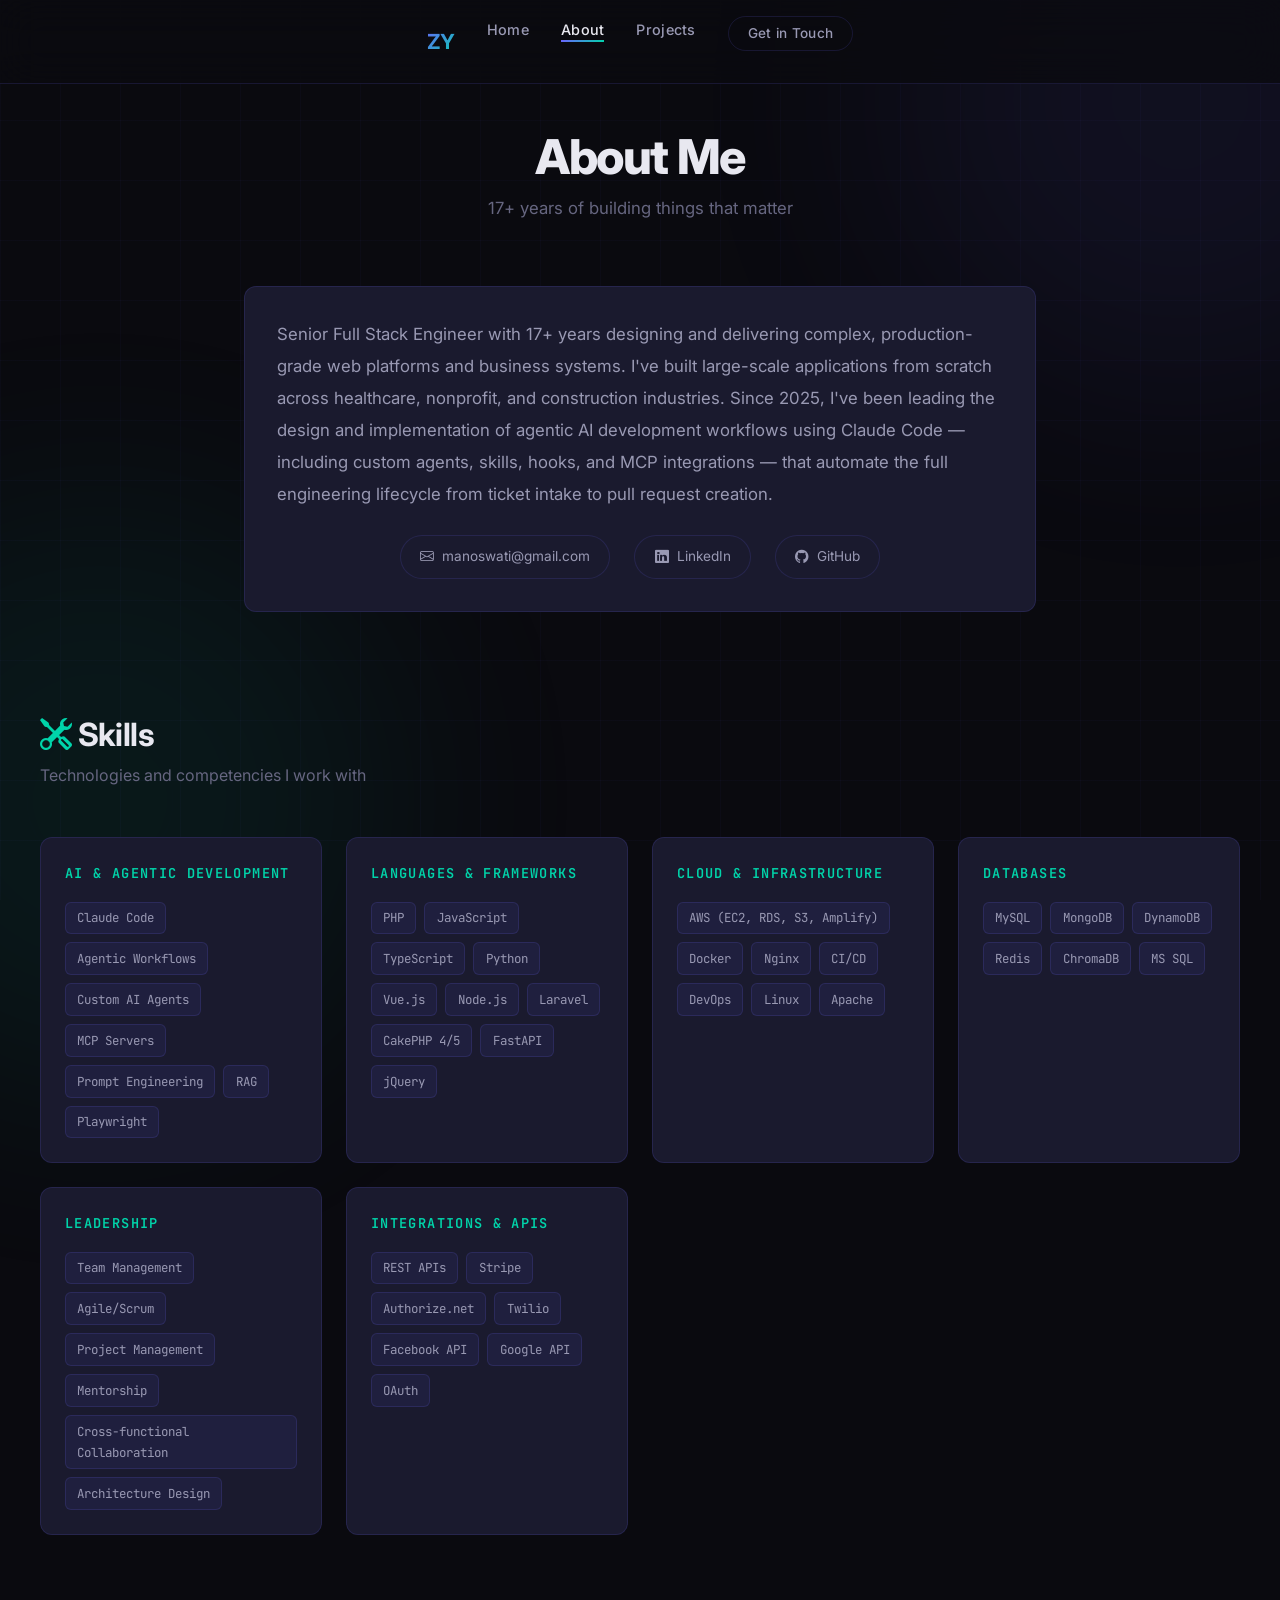
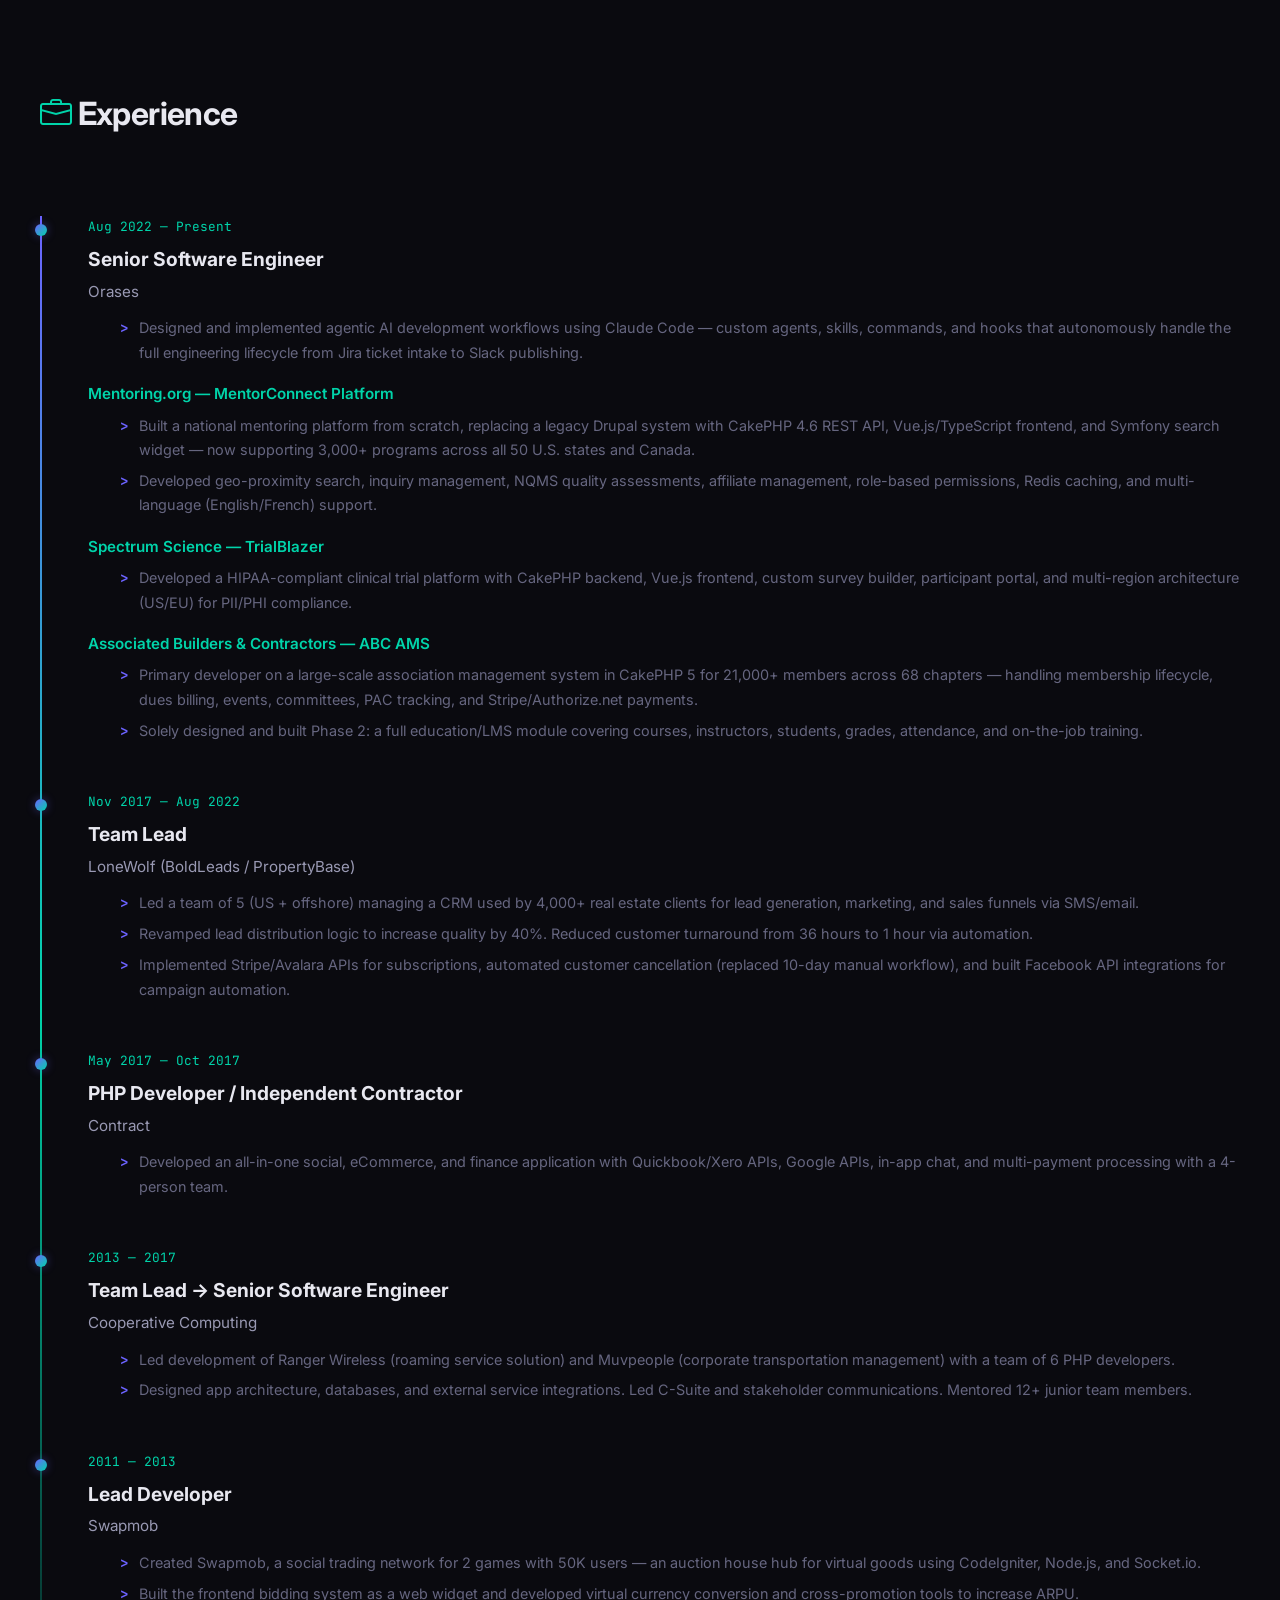
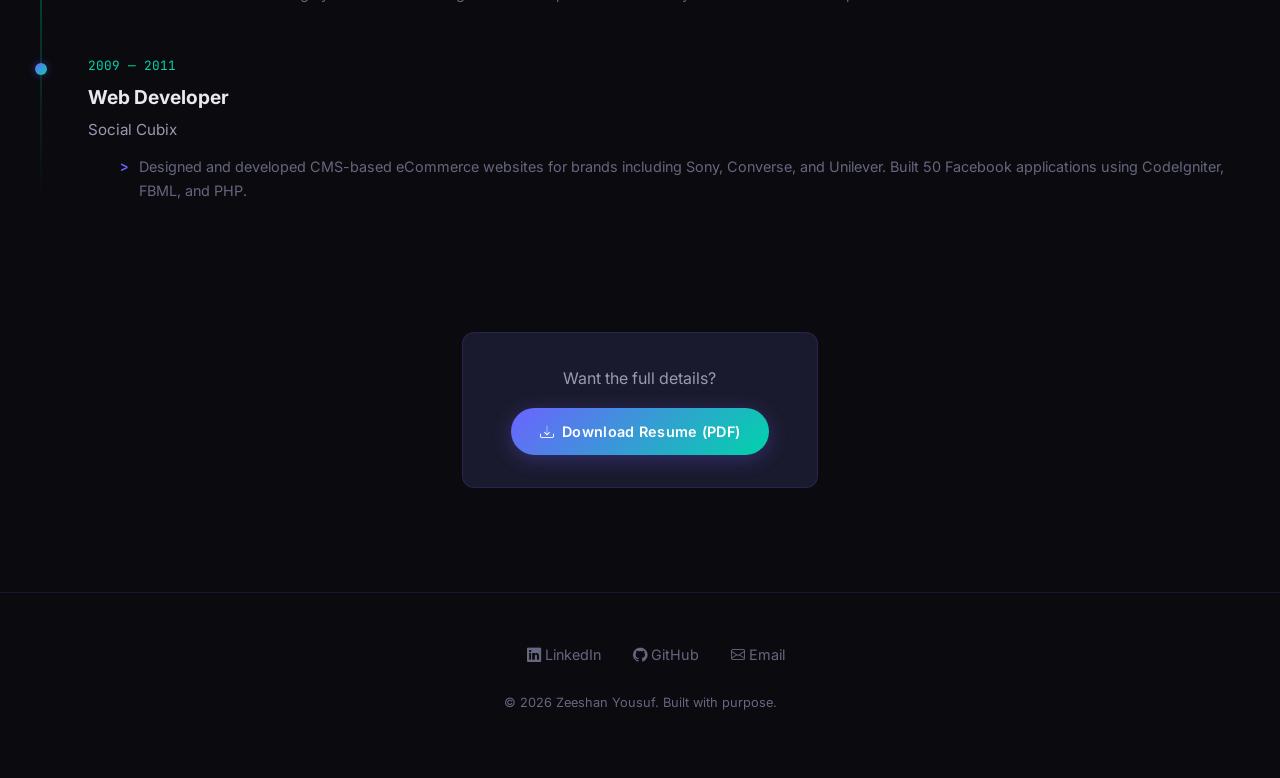
==== about.html @ 99ed528f "Initial portfolio site" ====
<!DOCTYPE html>
<html lang="en">
<head>
  <meta charset="UTF-8">
  <meta name="viewport" content="width=device-width, initial-scale=1.0">
  <title>About - Zeeshan Yousuf | Resume & Experience</title>
  <meta name="description" content="Zeeshan Yousuf's professional experience, skills, and career journey spanning 17+ years in full stack development and AI engineering.">

  <!-- Open Graph -->
  <meta property="og:title" content="About Zeeshan Yousuf - Resume & Experience">
  <meta property="og:description" content="17+ years of full stack engineering. From building 50-user social trading networks to 21,000+ member association management platforms.">
  <meta property="og:type" content="profile">
  <meta property="og:url" content="https://zeeshanyousuf.io/about.html">

  <!-- Fonts -->
  <link rel="preconnect" href="https://fonts.googleapis.com">
  <link rel="preconnect" href="https://fonts.gstatic.com" crossorigin>
  <link href="https://fonts.googleapis.com/css2?family=Inter:wght@300;400;500;600;700;800&family=JetBrains+Mono:wght@400;500;700&display=swap" rel="stylesheet">

  <!-- Bootstrap 5 -->
  <link href="https://cdn.jsdelivr.net/npm/bootstrap@5.3.3/dist/css/bootstrap.min.css" rel="stylesheet">
  <link href="https://cdn.jsdelivr.net/npm/bootstrap-icons@1.11.3/font/bootstrap-icons.min.css" rel="stylesheet">

  <link rel="stylesheet" href="styles.css">
  <link rel="canonical" href="https://zeeshanyousuf.io/about.html">
</head>
<body>

  <div class="bg-grid"></div>
  <div class="bg-glow bg-glow-1"></div>
  <div class="bg-glow bg-glow-2"></div>

  <!-- Navigation -->
  <nav class="nav">
    <div class="nav-inner">
      <a href="index.html" class="nav-logo">ZY</a>
      <button class="nav-toggle" id="navToggle" aria-label="Toggle navigation">
        <span></span><span></span><span></span>
      </button>
      <ul class="nav-links" id="navLinks">
        <li><a href="index.html">Home</a></li>
        <li><a href="about.html" class="active">About</a></li>
        <li><a href="projects.html">Projects</a></li>
        <li><a href="mailto:manoswati@gmail.com" class="btn btn-outline" style="padding: 0.4rem 1.2rem; font-size: 0.85rem;">Get in Touch</a></li>
      </ul>
    </div>
  </nav>

  <!-- Page Header -->
  <header class="page-header">
    <h1 class="page-header-title">About <span class="gradient-text">Me</span></h1>
    <p class="page-header-sub">17+ years of building things that matter</p>
  </header>

  <!-- Summary Section -->
  <section class="section" style="padding-top: 0;">
    <div class="section-inner">
      <div class="row justify-content-center">
        <div class="col-lg-8">
          <div class="exp-card fade-in">
            <p style="font-size: 1.05rem; line-height: 1.9; color: var(--text-secondary);">
              Senior Full Stack Engineer with 17+ years designing and delivering complex, production-grade
              web platforms and business systems. I've built large-scale applications from scratch across
              healthcare, nonprofit, and construction industries. Since 2025, I've been leading the design
              and implementation of agentic AI development workflows using Claude Code — including custom
              agents, skills, hooks, and MCP integrations — that automate the full engineering lifecycle
              from ticket intake to pull request creation.
            </p>
            <div class="contact-links" style="margin-top: 1.5rem;">
              <a href="mailto:manoswati@gmail.com" class="contact-link">
                <i class="bi bi-envelope"></i> manoswati@gmail.com
              </a>
              <a href="https://linkedin.com/in/zeeshanyousuf" target="_blank" class="contact-link">
                <i class="bi bi-linkedin"></i> LinkedIn
              </a>
              <a href="https://github.com/ZeeshanYousuf" target="_blank" class="contact-link">
                <i class="bi bi-github"></i> GitHub
              </a>
            </div>
          </div>
        </div>
      </div>
    </div>
  </section>

  <!-- Skills Section -->
  <section class="section" style="padding-top: 0;">
    <div class="section-inner">
      <h2 class="section-title fade-in"><i class="bi bi-tools" style="color: var(--accent-2);"></i> Skills</h2>
      <p class="section-subtitle fade-in">Technologies and competencies I work with</p>

      <div class="skills-grid">
        <div class="skill-category fade-in">
          <div class="skill-category-title">AI & Agentic Development</div>
          <div class="skill-tags">
            <span class="skill-tag-sm">Claude Code</span>
            <span class="skill-tag-sm">Agentic Workflows</span>
            <span class="skill-tag-sm">Custom AI Agents</span>
            <span class="skill-tag-sm">MCP Servers</span>
            <span class="skill-tag-sm">Prompt Engineering</span>
            <span class="skill-tag-sm">RAG</span>
            <span class="skill-tag-sm">Playwright</span>
          </div>
        </div>

        <div class="skill-category fade-in">
          <div class="skill-category-title">Languages & Frameworks</div>
          <div class="skill-tags">
            <span class="skill-tag-sm">PHP</span>
            <span class="skill-tag-sm">JavaScript</span>
            <span class="skill-tag-sm">TypeScript</span>
            <span class="skill-tag-sm">Python</span>
            <span class="skill-tag-sm">Vue.js</span>
            <span class="skill-tag-sm">Node.js</span>
            <span class="skill-tag-sm">Laravel</span>
            <span class="skill-tag-sm">CakePHP 4/5</span>
            <span class="skill-tag-sm">FastAPI</span>
            <span class="skill-tag-sm">jQuery</span>
          </div>
        </div>

        <div class="skill-category fade-in">
          <div class="skill-category-title">Cloud & Infrastructure</div>
          <div class="skill-tags">
            <span class="skill-tag-sm">AWS (EC2, RDS, S3, Amplify)</span>
            <span class="skill-tag-sm">Docker</span>
            <span class="skill-tag-sm">Nginx</span>
            <span class="skill-tag-sm">CI/CD</span>
            <span class="skill-tag-sm">DevOps</span>
            <span class="skill-tag-sm">Linux</span>
            <span class="skill-tag-sm">Apache</span>
          </div>
        </div>

        <div class="skill-category fade-in">
          <div class="skill-category-title">Databases</div>
          <div class="skill-tags">
            <span class="skill-tag-sm">MySQL</span>
            <span class="skill-tag-sm">MongoDB</span>
            <span class="skill-tag-sm">DynamoDB</span>
            <span class="skill-tag-sm">Redis</span>
            <span class="skill-tag-sm">ChromaDB</span>
            <span class="skill-tag-sm">MS SQL</span>
          </div>
        </div>

        <div class="skill-category fade-in">
          <div class="skill-category-title">Leadership</div>
          <div class="skill-tags">
            <span class="skill-tag-sm">Team Management</span>
            <span class="skill-tag-sm">Agile/Scrum</span>
            <span class="skill-tag-sm">Project Management</span>
            <span class="skill-tag-sm">Mentorship</span>
            <span class="skill-tag-sm">Cross-functional Collaboration</span>
            <span class="skill-tag-sm">Architecture Design</span>
          </div>
        </div>

        <div class="skill-category fade-in">
          <div class="skill-category-title">Integrations & APIs</div>
          <div class="skill-tags">
            <span class="skill-tag-sm">REST APIs</span>
            <span class="skill-tag-sm">Stripe</span>
            <span class="skill-tag-sm">Authorize.net</span>
            <span class="skill-tag-sm">Twilio</span>
            <span class="skill-tag-sm">Facebook API</span>
            <span class="skill-tag-sm">Google API</span>
            <span class="skill-tag-sm">OAuth</span>
          </div>
        </div>
      </div>
    </div>
  </section>

  <!-- Experience Timeline -->
  <section class="section">
    <div class="section-inner">
      <h2 class="section-title fade-in"><i class="bi bi-briefcase" style="color: var(--accent-2);"></i> Experience</h2>
      <p class="section-subtitle fade-in">A career in full stack, from Facebook apps to agentic AI</p>

      <div class="timeline">

        <!-- Orases -->
        <div class="timeline-item">
          <div class="timeline-date">Aug 2022 — Present</div>
          <div class="timeline-role">Senior Software Engineer</div>
          <div class="timeline-company">Orases</div>
          <div class="timeline-desc">
            <ul>
              <li>Designed and implemented agentic AI development workflows using Claude Code — custom agents, skills, commands, and hooks that autonomously handle the full engineering lifecycle from Jira ticket intake to Slack publishing.</li>
            </ul>
          </div>

          <div class="timeline-project">Mentoring.org — MentorConnect Platform</div>
          <div class="timeline-desc">
            <ul>
              <li>Built a national mentoring platform from scratch, replacing a legacy Drupal system with CakePHP 4.6 REST API, Vue.js/TypeScript frontend, and Symfony search widget — now supporting 3,000+ programs across all 50 U.S. states and Canada.</li>
              <li>Developed geo-proximity search, inquiry management, NQMS quality assessments, affiliate management, role-based permissions, Redis caching, and multi-language (English/French) support.</li>
            </ul>
          </div>

          <div class="timeline-project">Spectrum Science — TrialBlazer</div>
          <div class="timeline-desc">
            <ul>
              <li>Developed a HIPAA-compliant clinical trial platform with CakePHP backend, Vue.js frontend, custom survey builder, participant portal, and multi-region architecture (US/EU) for PII/PHI compliance.</li>
            </ul>
          </div>

          <div class="timeline-project">Associated Builders & Contractors — ABC AMS</div>
          <div class="timeline-desc">
            <ul>
              <li>Primary developer on a large-scale association management system in CakePHP 5 for 21,000+ members across 68 chapters — handling membership lifecycle, dues billing, events, committees, PAC tracking, and Stripe/Authorize.net payments.</li>
              <li>Solely designed and built Phase 2: a full education/LMS module covering courses, instructors, students, grades, attendance, and on-the-job training.</li>
            </ul>
          </div>
        </div>

        <!-- LoneWolf -->
        <div class="timeline-item">
          <div class="timeline-date">Nov 2017 — Aug 2022</div>
          <div class="timeline-role">Team Lead</div>
          <div class="timeline-company">LoneWolf (BoldLeads / PropertyBase)</div>
          <div class="timeline-desc">
            <ul>
              <li>Led a team of 5 (US + offshore) managing a CRM used by 4,000+ real estate clients for lead generation, marketing, and sales funnels via SMS/email.</li>
              <li>Revamped lead distribution logic to increase quality by 40%. Reduced customer turnaround from 36 hours to 1 hour via automation.</li>
              <li>Implemented Stripe/Avalara APIs for subscriptions, automated customer cancellation (replaced 10-day manual workflow), and built Facebook API integrations for campaign automation.</li>
            </ul>
          </div>
        </div>

        <!-- Independent -->
        <div class="timeline-item">
          <div class="timeline-date">May 2017 — Oct 2017</div>
          <div class="timeline-role">PHP Developer / Independent Contractor</div>
          <div class="timeline-company">Contract</div>
          <div class="timeline-desc">
            <ul>
              <li>Developed an all-in-one social, eCommerce, and finance application with Quickbook/Xero APIs, Google APIs, in-app chat, and multi-payment processing with a 4-person team.</li>
            </ul>
          </div>
        </div>

        <!-- Cooperative Computing -->
        <div class="timeline-item">
          <div class="timeline-date">2013 — 2017</div>
          <div class="timeline-role">Team Lead → Senior Software Engineer</div>
          <div class="timeline-company">Cooperative Computing</div>
          <div class="timeline-desc">
            <ul>
              <li>Led development of Ranger Wireless (roaming service solution) and Muvpeople (corporate transportation management) with a team of 6 PHP developers.</li>
              <li>Designed app architecture, databases, and external service integrations. Led C-Suite and stakeholder communications. Mentored 12+ junior team members.</li>
            </ul>
          </div>
        </div>

        <!-- Swapmob -->
        <div class="timeline-item">
          <div class="timeline-date">2011 — 2013</div>
          <div class="timeline-role">Lead Developer</div>
          <div class="timeline-company">Swapmob</div>
          <div class="timeline-desc">
            <ul>
              <li>Created Swapmob, a social trading network for 2 games with 50K users — an auction house hub for virtual goods using CodeIgniter, Node.js, and Socket.io.</li>
              <li>Built the frontend bidding system as a web widget and developed virtual currency conversion and cross-promotion tools to increase ARPU.</li>
            </ul>
          </div>
        </div>

        <!-- Social Cubix -->
        <div class="timeline-item">
          <div class="timeline-date">2009 — 2011</div>
          <div class="timeline-role">Web Developer</div>
          <div class="timeline-company">Social Cubix</div>
          <div class="timeline-desc">
            <ul>
              <li>Designed and developed CMS-based eCommerce websites for brands including Sony, Converse, and Unilever. Built 50 Facebook applications using CodeIgniter, FBML, and PHP.</li>
            </ul>
          </div>
        </div>

      </div>
    </div>
  </section>

  <!-- Download Resume CTA -->
  <section class="section" style="padding-top:0;">
    <div class="section-inner text-center">
      <div class="exp-card fade-in" style="display: inline-block; padding: 2rem 3rem;">
        <p style="color: var(--text-secondary); margin-bottom: 1rem;">Want the full details?</p>
        <a href="assets/Zeeshan-Yousuf-Resume.pdf" class="btn btn-primary" download>
          <i class="bi bi-download"></i> Download Resume (PDF)
        </a>
      </div>
    </div>
  </section>

  <!-- Footer -->
  <footer class="footer">
    <div class="footer-inner">
      <ul class="footer-links">
        <li><a href="https://linkedin.com/in/zeeshanyousuf" target="_blank"><i class="bi bi-linkedin"></i> LinkedIn</a></li>
        <li><a href="https://github.com/ZeeshanYousuf" target="_blank"><i class="bi bi-github"></i> GitHub</a></li>
        <li><a href="mailto:manoswati@gmail.com"><i class="bi bi-envelope"></i> Email</a></li>
      </ul>
      <p class="footer-copy">&copy; 2026 Zeeshan Yousuf. Built with purpose.</p>
    </div>
  </footer>

  <script src="https://code.jquery.com/jquery-3.7.1.min.js"></script>
  <script src="https://cdn.jsdelivr.net/npm/bootstrap@5.3.3/dist/js/bootstrap.bundle.min.js"></script>
  <script src="main.js"></script>
</body>
</html>
---- styles.css ----
/* ============================================
   Zeeshan Yousuf - Portfolio
   Dark modern theme with gradient accents
   ============================================ */

/* --- Reset & Base --- */
*, *::before, *::after { margin: 0; padding: 0; box-sizing: border-box; }

:root {
  --bg-primary: #0a0a0f;
  --bg-secondary: #12121a;
  --bg-card: #1a1a2e;
  --bg-card-hover: #1f1f35;
  --text-primary: #e8e8f0;
  --text-secondary: #9999b3;
  --text-muted: #666680;
  --accent-1: #6c63ff;
  --accent-2: #00d4aa;
  --accent-gradient: linear-gradient(135deg, #6c63ff 0%, #00d4aa 100%);
  --accent-gradient-text: linear-gradient(135deg, #6c63ff 0%, #00d4aa 50%, #6c63ff 100%);
  --border-subtle: rgba(108, 99, 255, 0.15);
  --shadow-glow: 0 0 30px rgba(108, 99, 255, 0.1);
  --radius: 12px;
  --radius-lg: 20px;
  --transition: 0.3s cubic-bezier(0.4, 0, 0.2, 1);
  --font-main: 'Inter', -apple-system, BlinkMacSystemFont, 'Segoe UI', sans-serif;
  --font-mono: 'JetBrains Mono', 'Fira Code', monospace;
  --max-width: 1200px;
}

html { scroll-behavior: smooth; }

body {
  font-family: var(--font-main);
  background: var(--bg-primary);
  color: var(--text-primary);
  line-height: 1.7;
  overflow-x: hidden;
}

a { color: var(--accent-2); text-decoration: none; transition: var(--transition); }
a:hover { color: var(--accent-1); }

img { max-width: 100%; display: block; }

/* --- Background Effects --- */
.bg-grid {
  position: fixed;
  top: 0; left: 0;
  width: 100%; height: 100%;
  background-image:
    linear-gradient(rgba(108, 99, 255, 0.03) 1px, transparent 1px),
    linear-gradient(90deg, rgba(108, 99, 255, 0.03) 1px, transparent 1px);
  background-size: 60px 60px;
  z-index: 0;
  pointer-events: none;
}

.bg-glow {
  position: fixed;
  width: 600px; height: 600px;
  border-radius: 50%;
  filter: blur(120px);
  opacity: 0.07;
  z-index: 0;
  pointer-events: none;
}

.bg-glow-1 { top: -200px; right: -200px; background: var(--accent-1); }
.bg-glow-2 { bottom: -200px; left: -200px; background: var(--accent-2); }

/* --- Navigation --- */
.nav {
  position: fixed;
  top: 0; left: 0; right: 0;
  z-index: 1000;
  padding: 1rem 2rem;
  backdrop-filter: blur(20px);
  background: rgba(10, 10, 15, 0.8);
  border-bottom: 1px solid var(--border-subtle);
  transition: var(--transition);
}

.nav-inner {
  max-width: var(--max-width);
  margin: 0 auto;
  display: flex;
  align-items: center;
  justify-content: space-between;
}

.nav-logo {
  font-size: 1.3rem;
  font-weight: 700;
  background: var(--accent-gradient);
  -webkit-background-clip: text;
  -webkit-text-fill-color: transparent;
  background-clip: text;
  letter-spacing: -0.02em;
}

.nav-links { display: flex; gap: 2rem; list-style: none; }

.nav-links a {
  color: var(--text-secondary);
  font-size: 0.9rem;
  font-weight: 500;
  letter-spacing: 0.02em;
  position: relative;
  padding: 0.25rem 0;
}

.nav-links a::after {
  content: '';
  position: absolute;
  bottom: 0; left: 0;
  width: 0; height: 2px;
  background: var(--accent-gradient);
  transition: width var(--transition);
}

.nav-links a:hover { color: var(--text-primary); }
.nav-links a:hover::after,
.nav-links a.active::after { width: 100%; }
.nav-links a.active { color: var(--text-primary); }

/* Mobile nav toggle */
.nav-toggle { display: none; background: none; border: none; cursor: pointer; padding: 0.5rem; }
.nav-toggle span {
  display: block; width: 24px; height: 2px;
  background: var(--text-primary);
  margin: 6px 0;
  transition: var(--transition);
}

/* --- Hero Section --- */
.hero {
  min-height: 90vh;
  display: flex;
  align-items: center;
  justify-content: center;
  position: relative;
  z-index: 1;
  padding: 6rem 2rem 2rem;
}

.hero-content {
  max-width: var(--max-width);
  width: 100%;
  display: grid;
  grid-template-columns: 1fr 1fr;
  gap: 4rem;
  align-items: center;
}

.hero-text { animation: fadeInUp 0.8s ease-out; }

.hero-greeting {
  font-family: var(--font-mono);
  font-size: 0.95rem;
  color: var(--accent-2);
  margin-bottom: 1rem;
  letter-spacing: 0.05em;
}

.hero-name {
  font-size: clamp(2.5rem, 5vw, 4rem);
  font-weight: 800;
  line-height: 1.1;
  margin-bottom: 0.5rem;
  letter-spacing: -0.03em;
}

.hero-name .gradient-text {
  background: var(--accent-gradient);
  -webkit-background-clip: text;
  -webkit-text-fill-color: transparent;
  background-clip: text;
}

.hero-title {
  font-size: clamp(1.1rem, 2vw, 1.4rem);
  color: var(--text-secondary);
  font-weight: 400;
  margin-bottom: 1.5rem;
}

.hero-summary {
  color: var(--text-muted);
  font-size: 1rem;
  max-width: 520px;
  margin-bottom: 2rem;
  line-height: 1.8;
}

.hero-cta { display: flex; gap: 1rem; flex-wrap: wrap; }

.btn {
  display: inline-flex;
  align-items: center;
  gap: 0.5rem;
  padding: 0.8rem 1.8rem;
  border-radius: 50px;
  font-size: 0.9rem;
  font-weight: 600;
  letter-spacing: 0.02em;
  transition: var(--transition);
  cursor: pointer;
  border: none;
}

.btn-primary {
  background: var(--accent-gradient);
  color: #fff;
  box-shadow: 0 4px 20px rgba(108, 99, 255, 0.3);
}

.btn-primary:hover {
  transform: translateY(-2px);
  box-shadow: 0 8px 30px rgba(108, 99, 255, 0.4);
  color: #fff;
}

.btn-outline {
  background: transparent;
  color: var(--text-primary);
  border: 1px solid var(--border-subtle);
}

.btn-outline:hover {
  border-color: var(--accent-1);
  background: rgba(108, 99, 255, 0.05);
  color: var(--text-primary);
  transform: translateY(-2px);
}

/* Hero photo */
.hero-photo {
  display: flex;
  justify-content: center;
  align-items: center;
  animation: fadeInUp 0.8s ease-out 0.2s both;
}

.photo-frame {
  position: relative;
  width: 340px;
  height: 340px;
}

.photo-frame::before {
  content: '';
  position: absolute;
  inset: -3px;
  border-radius: 50%;
  background: var(--accent-gradient);
  opacity: 0.6;
  animation: rotate 8s linear infinite;
}

@keyframes rotate {
  to { transform: rotate(360deg); }
}

.photo-frame img {
  width: 100%;
  height: 100%;
  object-fit: cover;
  object-position: center 15%;
  border-radius: 50%;
  position: relative;
  z-index: 1;
  border: 4px solid var(--bg-primary);
}

.photo-placeholder {
  width: 100%;
  height: 100%;
  border-radius: 50%;
  background: var(--bg-card);
  display: flex;
  align-items: center;
  justify-content: center;
  position: relative;
  z-index: 1;
  border: 4px solid var(--bg-primary);
  font-size: 5rem;
  color: var(--text-muted);
}

/* Floating tech badges around photo */
.tech-float {
  position: absolute;
  padding: 0.4rem 0.8rem;
  background: var(--bg-card);
  border: 1px solid var(--border-subtle);
  border-radius: 50px;
  font-size: 0.75rem;
  font-family: var(--font-mono);
  color: var(--text-secondary);
  z-index: 2;
  animation: float 3s ease-in-out infinite;
  white-space: nowrap;
}

.tech-float:nth-child(2) { top: -5%; left: 50%; transform: translateX(-50%); animation-delay: 0s; }
.tech-float:nth-child(3) { top: 10%; right: -18%; animation-delay: 0.5s; }
.tech-float:nth-child(4) { top: 40%; right: -22%; animation-delay: 1s; }
.tech-float:nth-child(5) { bottom: 10%; right: -15%; animation-delay: 1.5s; }
.tech-float:nth-child(6) { bottom: -5%; left: 50%; transform: translateX(-50%); animation-delay: 2s; }
.tech-float:nth-child(7) { bottom: 15%; left: -15%; animation-delay: 2.5s; }
.tech-float:nth-child(8) { top: 15%; left: -15%; animation-delay: 3s; }

@keyframes float {
  0%, 100% { transform: translateY(0); }
  50% { transform: translateY(-10px); }
}

/* --- Section Shared --- */
.section {
  position: relative;
  z-index: 1;
  padding: 5rem 2rem;
}

.section-inner {
  max-width: var(--max-width);
  margin: 0 auto;
}

.section-title {
  font-size: 2rem;
  font-weight: 700;
  margin-bottom: 0.5rem;
  letter-spacing: -0.02em;
}

.section-subtitle {
  color: var(--text-muted);
  font-size: 1rem;
  margin-bottom: 3rem;
}

/* --- Stats Bar (landing) --- */
.stats {
  display: grid;
  grid-template-columns: repeat(4, 1fr);
  gap: 2rem;
  padding: 3rem 0;
}

.stat {
  text-align: center;
  padding: 1.5rem;
  background: var(--bg-card);
  border: 1px solid var(--border-subtle);
  border-radius: var(--radius);
  transition: var(--transition);
}

.stat:hover {
  border-color: var(--accent-1);
  transform: translateY(-4px);
  box-shadow: var(--shadow-glow);
}

.stat-number {
  font-size: 2.2rem;
  font-weight: 800;
  background: var(--accent-gradient);
  -webkit-background-clip: text;
  -webkit-text-fill-color: transparent;
  background-clip: text;
}

.stat-label {
  font-size: 0.85rem;
  color: var(--text-muted);
  margin-top: 0.25rem;
}

/* --- Skills Marquee (landing) --- */
.skills-marquee {
  overflow: hidden;
  padding: 2rem 0;
  border-top: 1px solid var(--border-subtle);
  border-bottom: 1px solid var(--border-subtle);
  margin: 3rem 0;
}

.marquee-track {
  display: flex;
  gap: 2rem;
  animation: scroll 30s linear infinite;
  width: max-content;
}

.marquee-track:hover { animation-play-state: paused; }

.skill-tag {
  padding: 0.5rem 1.2rem;
  background: var(--bg-card);
  border: 1px solid var(--border-subtle);
  border-radius: 50px;
  font-size: 0.85rem;
  font-family: var(--font-mono);
  color: var(--text-secondary);
  white-space: nowrap;
}

@keyframes scroll {
  to { transform: translateX(-50%); }
}

/* --- Timeline (about page) --- */
.timeline { position: relative; padding-left: 3rem; }

.timeline::before {
  content: '';
  position: absolute;
  left: 0;
  top: 0;
  bottom: 0;
  width: 2px;
  background: linear-gradient(to bottom, var(--accent-1), var(--accent-2), transparent);
}

.timeline-item {
  position: relative;
  margin-bottom: 3rem;
  opacity: 0;
  transform: translateY(20px);
  transition: opacity 0.6s ease, transform 0.6s ease;
}

.timeline-item.visible {
  opacity: 1;
  transform: translateY(0);
}

.timeline-item::before {
  content: '';
  position: absolute;
  left: -3rem;
  top: 0.5rem;
  width: 12px;
  height: 12px;
  border-radius: 50%;
  background: var(--accent-gradient);
  transform: translateX(-5px);
  box-shadow: 0 0 10px rgba(108, 99, 255, 0.4);
}

.timeline-date {
  font-family: var(--font-mono);
  font-size: 0.8rem;
  color: var(--accent-2);
  margin-bottom: 0.3rem;
}

.timeline-role {
  font-size: 1.2rem;
  font-weight: 700;
  margin-bottom: 0.2rem;
}

.timeline-company {
  font-size: 0.95rem;
  color: var(--text-secondary);
  margin-bottom: 0.75rem;
}

.timeline-project {
  font-weight: 600;
  color: var(--accent-2);
  font-size: 0.95rem;
  margin-bottom: 0.4rem;
  margin-top: 1rem;
}

.timeline-desc {
  color: var(--text-muted);
  font-size: 0.9rem;
  line-height: 1.7;
}

.timeline-desc li {
  margin-bottom: 0.4rem;
  list-style: none;
  position: relative;
  padding-left: 1.2rem;
}

.timeline-desc li::before {
  content: '>';
  position: absolute;
  left: 0;
  color: var(--accent-1);
  font-family: var(--font-mono);
  font-weight: 700;
}

/* --- Skills Grid (about page) --- */
.skills-grid {
  display: grid;
  grid-template-columns: repeat(auto-fit, minmax(280px, 1fr));
  gap: 1.5rem;
  margin-top: 2rem;
}

.skill-category {
  background: var(--bg-card);
  border: 1px solid var(--border-subtle);
  border-radius: var(--radius);
  padding: 1.5rem;
  transition: var(--transition);
}

.skill-category:hover {
  border-color: var(--accent-1);
  box-shadow: var(--shadow-glow);
}

.skill-category-title {
  font-size: 0.85rem;
  font-weight: 600;
  color: var(--accent-2);
  text-transform: uppercase;
  letter-spacing: 0.1em;
  margin-bottom: 1rem;
  font-family: var(--font-mono);
}

.skill-tags {
  display: flex;
  flex-wrap: wrap;
  gap: 0.5rem;
}

.skill-tag-sm {
  padding: 0.3rem 0.7rem;
  background: rgba(108, 99, 255, 0.08);
  border: 1px solid rgba(108, 99, 255, 0.15);
  border-radius: 6px;
  font-size: 0.78rem;
  color: var(--text-secondary);
  font-family: var(--font-mono);
}

/* --- Project Cards --- */
.project-hero {
  background: var(--bg-card);
  border: 1px solid var(--border-subtle);
  border-radius: var(--radius-lg);
  padding: 2.5rem;
  margin-bottom: 3rem;
  transition: var(--transition);
  position: relative;
  overflow: hidden;
}

.project-hero::before {
  content: '';
  position: absolute;
  top: 0; left: 0; right: 0;
  height: 3px;
  background: var(--accent-gradient);
}

.project-hero:hover {
  border-color: var(--accent-1);
  box-shadow: var(--shadow-glow);
  transform: translateY(-4px);
}

.project-hero-badge {
  display: inline-block;
  padding: 0.3rem 0.8rem;
  background: rgba(108, 99, 255, 0.15);
  color: var(--accent-1);
  border-radius: 50px;
  font-size: 0.75rem;
  font-weight: 600;
  font-family: var(--font-mono);
  margin-bottom: 1rem;
  letter-spacing: 0.05em;
}

.project-hero-title {
  font-size: 1.8rem;
  font-weight: 700;
  margin-bottom: 0.5rem;
}

.project-hero-subtitle {
  color: var(--text-secondary);
  margin-bottom: 1.5rem;
  font-size: 1.05rem;
}

.project-hero-details {
  color: var(--text-muted);
  font-size: 0.9rem;
  line-height: 1.8;
}

.project-hero-details li {
  list-style: none;
  padding-left: 1.5rem;
  position: relative;
  margin-bottom: 0.5rem;
}

.project-hero-details li::before {
  content: '>';
  position: absolute;
  left: 0;
  color: var(--accent-2);
  font-family: var(--font-mono);
  font-weight: 700;
}

.project-hero-tech {
  display: flex;
  flex-wrap: wrap;
  gap: 0.5rem;
  margin-top: 1.5rem;
}

.project-hero-links {
  display: flex;
  gap: 1rem;
  margin-top: 1.5rem;
}

.projects-grid {
  display: grid;
  grid-template-columns: repeat(auto-fill, minmax(320px, 1fr));
  gap: 1.5rem;
}

.project-card {
  background: var(--bg-card);
  border: 1px solid var(--border-subtle);
  border-radius: var(--radius);
  overflow: hidden;
  transition: var(--transition);
  cursor: pointer;
}

.project-card:hover {
  border-color: var(--accent-1);
  transform: translateY(-6px);
  box-shadow: var(--shadow-glow);
}

.project-card-preview {
  height: 180px;
  background: var(--bg-secondary);
  display: flex;
  align-items: center;
  justify-content: center;
  position: relative;
  overflow: hidden;
}

.project-card-preview img {
  width: 100%;
  height: 100%;
  object-fit: cover;
}

.project-card-icon {
  font-size: 3rem;
  opacity: 0.5;
}

.project-card-body { padding: 1.5rem; }

.project-card-title {
  font-size: 1.15rem;
  font-weight: 700;
  margin-bottom: 0.5rem;
}

.project-card-desc {
  color: var(--text-muted);
  font-size: 0.85rem;
  line-height: 1.6;
  margin-bottom: 1rem;
}

.project-card-tech {
  display: flex;
  flex-wrap: wrap;
  gap: 0.4rem;
}

.tech-badge {
  padding: 0.25rem 0.6rem;
  background: rgba(0, 212, 170, 0.08);
  border: 1px solid rgba(0, 212, 170, 0.15);
  border-radius: 4px;
  font-size: 0.72rem;
  font-family: var(--font-mono);
  color: var(--accent-2);
}

/* --- Footer --- */
.footer {
  position: relative;
  z-index: 1;
  padding: 3rem 2rem;
  border-top: 1px solid var(--border-subtle);
  text-align: center;
}

.footer-inner {
  max-width: var(--max-width);
  margin: 0 auto;
}

.footer-links {
  display: flex;
  justify-content: center;
  gap: 2rem;
  margin-bottom: 1.5rem;
  list-style: none;
}

.footer-links a {
  color: var(--text-muted);
  font-size: 0.9rem;
  transition: var(--transition);
}

.footer-links a:hover { color: var(--accent-2); }

.footer-copy {
  color: var(--text-muted);
  font-size: 0.8rem;
}

/* --- Animations --- */
@keyframes fadeInUp {
  from { opacity: 0; transform: translateY(30px); }
  to { opacity: 1; transform: translateY(0); }
}

.fade-in {
  opacity: 0;
  transform: translateY(20px);
  transition: opacity 0.6s ease, transform 0.6s ease;
}

.fade-in.visible {
  opacity: 1;
  transform: translateY(0);
}

/* --- Responsive --- */
@media (max-width: 768px) {
  .hero-content {
    grid-template-columns: 1fr;
    text-align: center;
    gap: 2rem;
  }
  .hero-photo { order: -1; }
  .photo-frame { width: 240px; height: 240px; }
  .hero-summary { margin: 0 auto 2rem; }
  .hero-cta { justify-content: center; }
  .tech-float { display: none; }

  .nav-links { display: none; }
  .nav-links.open {
    display: flex;
    flex-direction: column;
    position: absolute;
    top: 100%; left: 0; right: 0;
    background: rgba(10, 10, 15, 0.95);
    padding: 1rem 2rem;
    gap: 1rem;
    backdrop-filter: blur(20px);
    border-bottom: 1px solid var(--border-subtle);
  }
  .nav-toggle { display: block; }

  .stats { grid-template-columns: repeat(2, 1fr); gap: 1rem; }

  .timeline { padding-left: 2rem; }

  .projects-grid { grid-template-columns: 1fr; }
}

@media (max-width: 480px) {
  .stats { grid-template-columns: 1fr; }
  .hero-cta { flex-direction: column; align-items: center; }
  .btn { width: 100%; justify-content: center; }
}

/* --- Page header (non-home) --- */
.page-header {
  padding: 8rem 2rem 3rem;
  text-align: center;
  position: relative;
  z-index: 1;
}

.page-header-title {
  font-size: clamp(2rem, 4vw, 3rem);
  font-weight: 800;
  margin-bottom: 0.5rem;
  letter-spacing: -0.03em;
}

.page-header-sub {
  color: var(--text-muted);
  font-size: 1.05rem;
}

/* --- Contact Section --- */
.contact-links {
  display: flex;
  gap: 1.5rem;
  flex-wrap: wrap;
  justify-content: center;
  margin-top: 1.5rem;
}

.contact-link {
  display: inline-flex;
  align-items: center;
  gap: 0.5rem;
  padding: 0.6rem 1.2rem;
  background: var(--bg-card);
  border: 1px solid var(--border-subtle);
  border-radius: 50px;
  font-size: 0.85rem;
  color: var(--text-secondary);
  transition: var(--transition);
}

.contact-link:hover {
  border-color: var(--accent-1);
  color: var(--text-primary);
  transform: translateY(-2px);
}

/* --- Professional Experience Cards (about page alt) --- */
.exp-card {
  background: var(--bg-card);
  border: 1px solid var(--border-subtle);
  border-radius: var(--radius);
  padding: 2rem;
  margin-bottom: 1.5rem;
  transition: var(--transition);
}

.exp-card:hover {
  border-color: var(--accent-1);
  box-shadow: var(--shadow-glow);
}
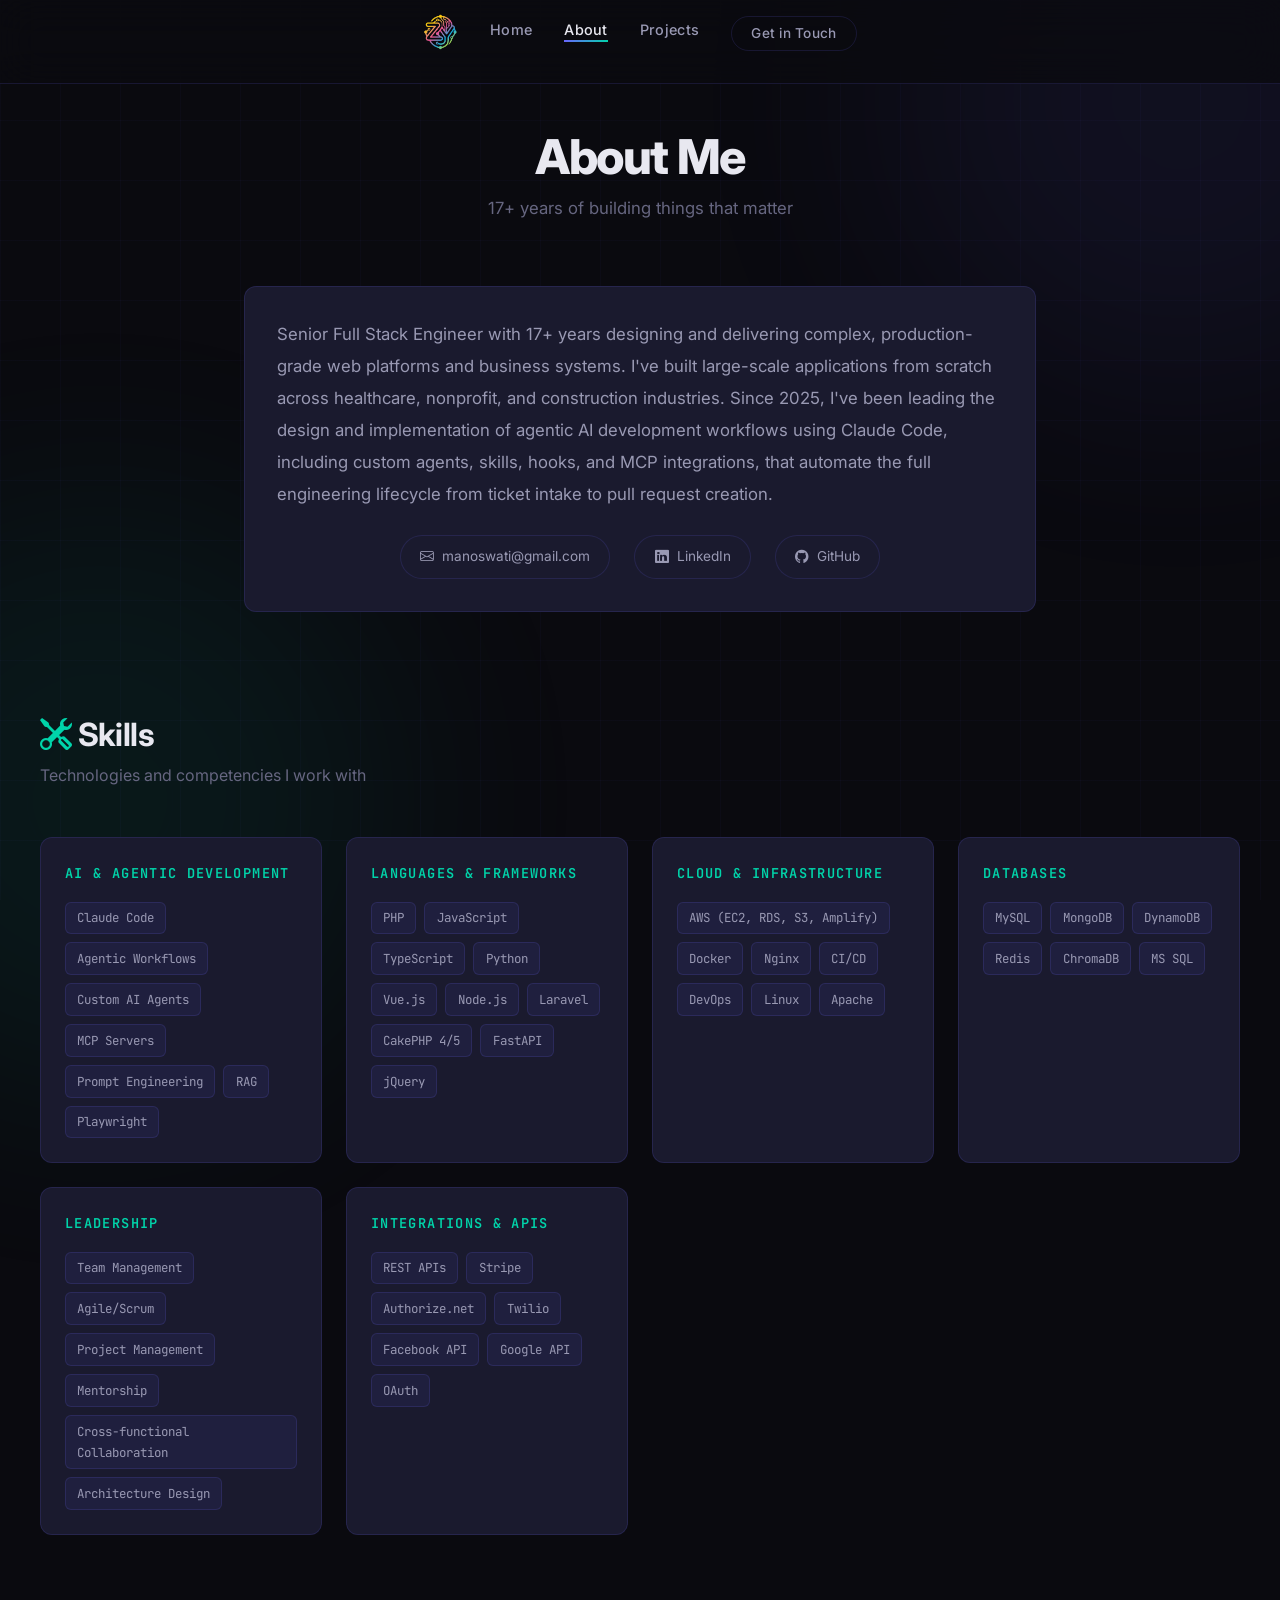
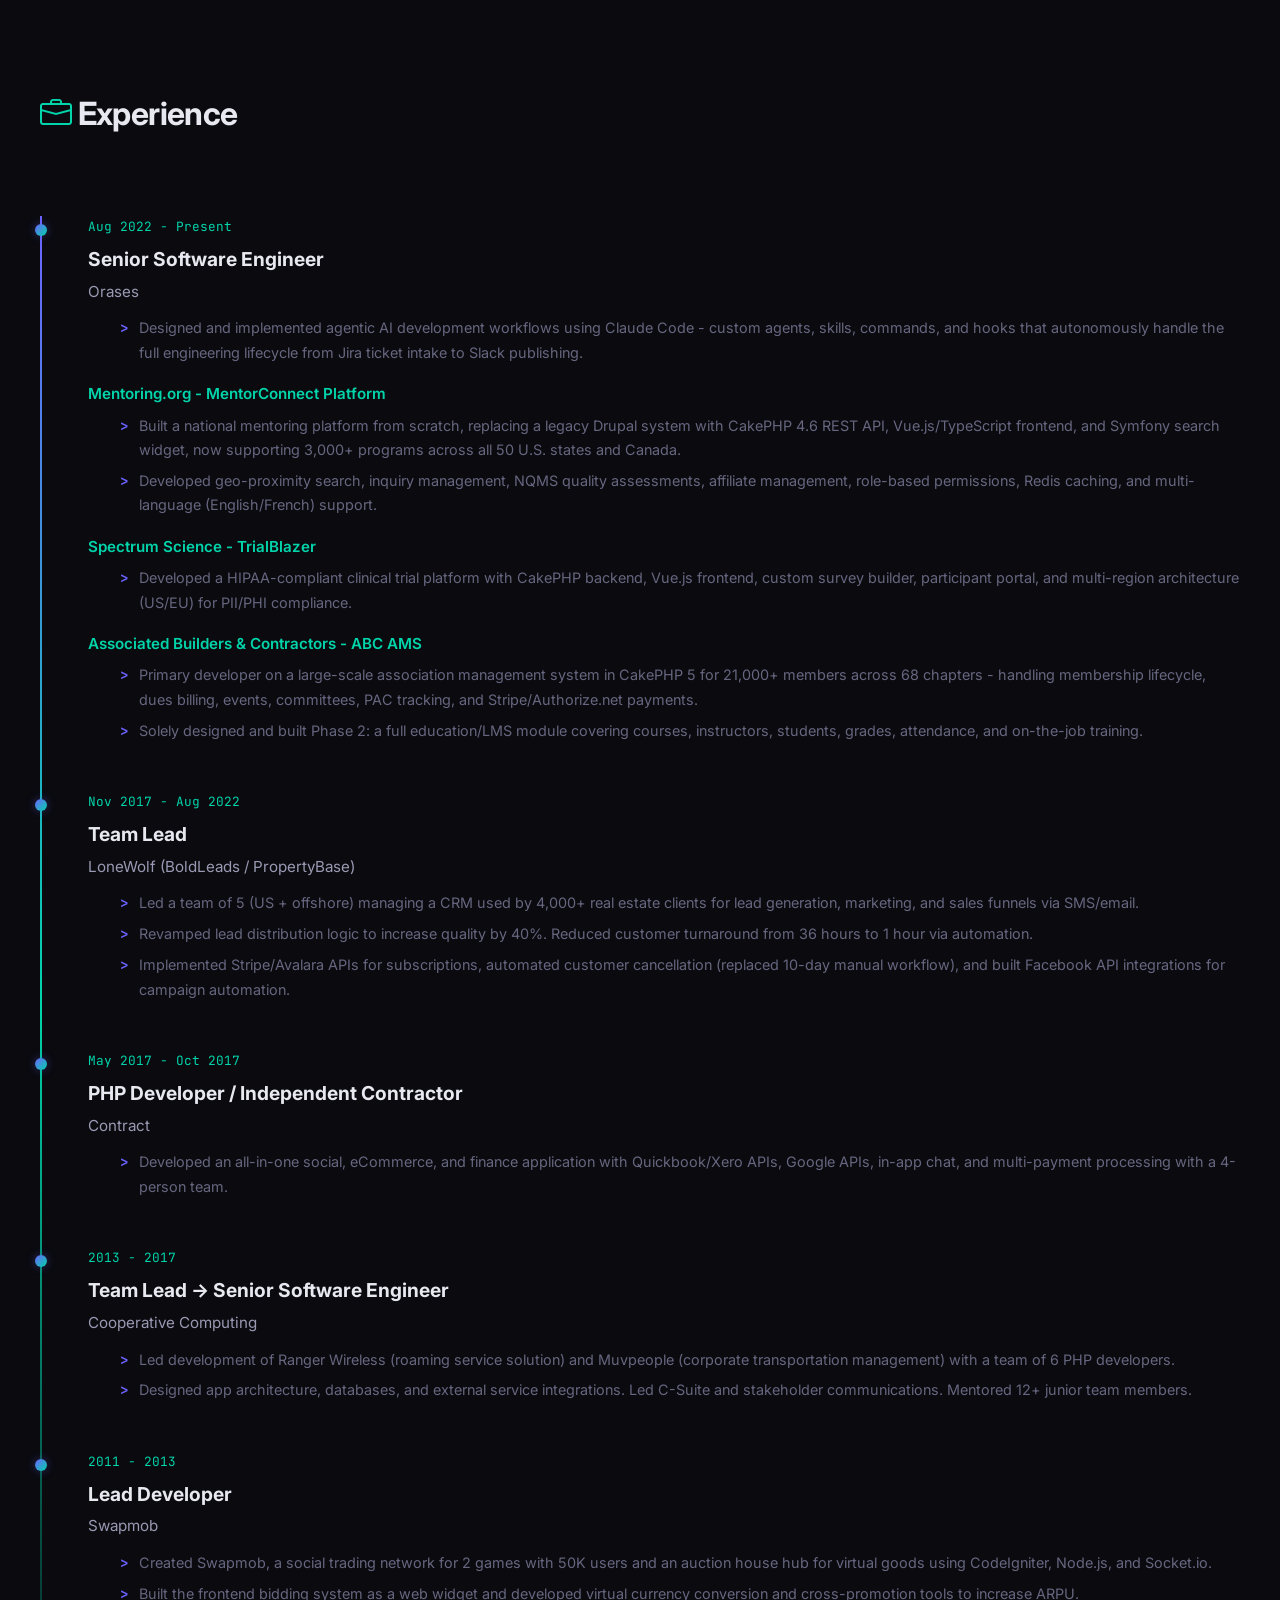
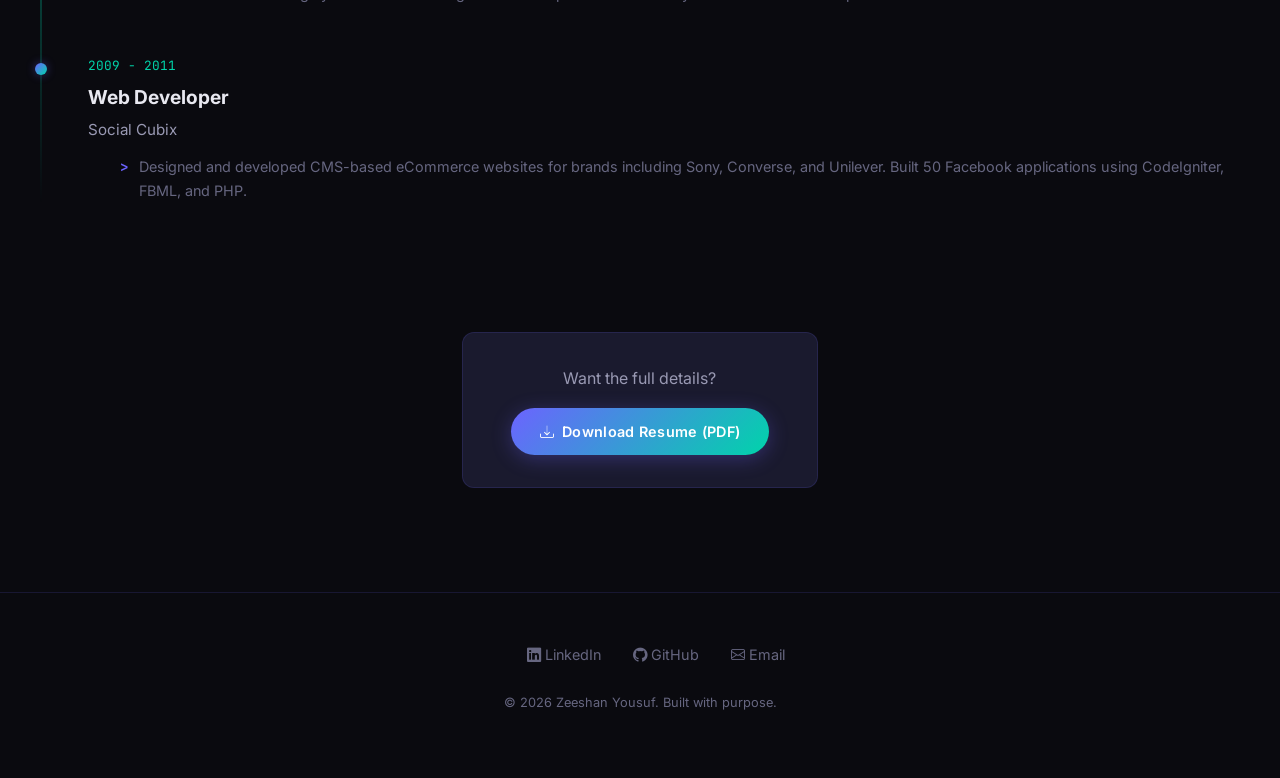
==== commit afa6289f: "Align nav logo and update transparent logo" ====
--- a/about.html
+++ b/about.html
@@ -22,6 +22,7 @@
   <link href="https://cdn.jsdelivr.net/npm/bootstrap-icons@1.11.3/font/bootstrap-icons.min.css" rel="stylesheet">
 
   <link rel="stylesheet" href="styles.css">
+  <link rel="icon" type="image/png" href="assets/logo.png">
   <link rel="canonical" href="https://zeeshanyousuf.io/about.html">
 </head>
 <body>
@@ -33,7 +34,7 @@
   <!-- Navigation -->
   <nav class="nav">
     <div class="nav-inner">
-      <a href="index.html" class="nav-logo">ZY</a>
+      <a href="index.html" class="nav-logo"><img src="assets/logo.png" alt="ZY" class="nav-logo-img"></a>
       <button class="nav-toggle" id="navToggle" aria-label="Toggle navigation">
         <span></span><span></span><span></span>
       </button>
@@ -62,8 +63,8 @@
               Senior Full Stack Engineer with 17+ years designing and delivering complex, production-grade
               web platforms and business systems. I've built large-scale applications from scratch across
               healthcare, nonprofit, and construction industries. Since 2025, I've been leading the design
-              and implementation of agentic AI development workflows using Claude Code — including custom
-              agents, skills, hooks, and MCP integrations — that automate the full engineering lifecycle
+              and implementation of agentic AI development workflows using Claude Code, including custom
+              agents, skills, hooks, and MCP integrations, that automate the full engineering lifecycle
               from ticket intake to pull request creation.
             </p>
             <div class="contact-links" style="margin-top: 1.5rem;">
@@ -182,34 +183,34 @@
 
         <!-- Orases -->
         <div class="timeline-item">
-          <div class="timeline-date">Aug 2022 — Present</div>
+          <div class="timeline-date">Aug 2022 - Present</div>
           <div class="timeline-role">Senior Software Engineer</div>
           <div class="timeline-company">Orases</div>
           <div class="timeline-desc">
             <ul>
-              <li>Designed and implemented agentic AI development workflows using Claude Code — custom agents, skills, commands, and hooks that autonomously handle the full engineering lifecycle from Jira ticket intake to Slack publishing.</li>
-            </ul>
-          </div>
-
-          <div class="timeline-project">Mentoring.org — MentorConnect Platform</div>
-          <div class="timeline-desc">
-            <ul>
-              <li>Built a national mentoring platform from scratch, replacing a legacy Drupal system with CakePHP 4.6 REST API, Vue.js/TypeScript frontend, and Symfony search widget — now supporting 3,000+ programs across all 50 U.S. states and Canada.</li>
+              <li>Designed and implemented agentic AI development workflows using Claude Code - custom agents, skills, commands, and hooks that autonomously handle the full engineering lifecycle from Jira ticket intake to Slack publishing.</li>
+            </ul>
+          </div>
+
+          <div class="timeline-project">Mentoring.org - MentorConnect Platform</div>
+          <div class="timeline-desc">
+            <ul>
+              <li>Built a national mentoring platform from scratch, replacing a legacy Drupal system with CakePHP 4.6 REST API, Vue.js/TypeScript frontend, and Symfony search widget, now supporting 3,000+ programs across all 50 U.S. states and Canada.</li>
               <li>Developed geo-proximity search, inquiry management, NQMS quality assessments, affiliate management, role-based permissions, Redis caching, and multi-language (English/French) support.</li>
             </ul>
           </div>
 
-          <div class="timeline-project">Spectrum Science — TrialBlazer</div>
+          <div class="timeline-project">Spectrum Science - TrialBlazer</div>
           <div class="timeline-desc">
             <ul>
               <li>Developed a HIPAA-compliant clinical trial platform with CakePHP backend, Vue.js frontend, custom survey builder, participant portal, and multi-region architecture (US/EU) for PII/PHI compliance.</li>
             </ul>
           </div>
 
-          <div class="timeline-project">Associated Builders & Contractors — ABC AMS</div>
-          <div class="timeline-desc">
-            <ul>
-              <li>Primary developer on a large-scale association management system in CakePHP 5 for 21,000+ members across 68 chapters — handling membership lifecycle, dues billing, events, committees, PAC tracking, and Stripe/Authorize.net payments.</li>
+          <div class="timeline-project">Associated Builders & Contractors - ABC AMS</div>
+          <div class="timeline-desc">
+            <ul>
+              <li>Primary developer on a large-scale association management system in CakePHP 5 for 21,000+ members across 68 chapters - handling membership lifecycle, dues billing, events, committees, PAC tracking, and Stripe/Authorize.net payments.</li>
               <li>Solely designed and built Phase 2: a full education/LMS module covering courses, instructors, students, grades, attendance, and on-the-job training.</li>
             </ul>
           </div>
@@ -217,7 +218,7 @@
 
         <!-- LoneWolf -->
         <div class="timeline-item">
-          <div class="timeline-date">Nov 2017 — Aug 2022</div>
+          <div class="timeline-date">Nov 2017 - Aug 2022</div>
           <div class="timeline-role">Team Lead</div>
           <div class="timeline-company">LoneWolf (BoldLeads / PropertyBase)</div>
           <div class="timeline-desc">
@@ -231,7 +232,7 @@
 
         <!-- Independent -->
         <div class="timeline-item">
-          <div class="timeline-date">May 2017 — Oct 2017</div>
+          <div class="timeline-date">May 2017 - Oct 2017</div>
           <div class="timeline-role">PHP Developer / Independent Contractor</div>
           <div class="timeline-company">Contract</div>
           <div class="timeline-desc">
@@ -243,7 +244,7 @@
 
         <!-- Cooperative Computing -->
         <div class="timeline-item">
-          <div class="timeline-date">2013 — 2017</div>
+          <div class="timeline-date">2013 - 2017</div>
           <div class="timeline-role">Team Lead → Senior Software Engineer</div>
           <div class="timeline-company">Cooperative Computing</div>
           <div class="timeline-desc">
@@ -256,12 +257,12 @@
 
         <!-- Swapmob -->
         <div class="timeline-item">
-          <div class="timeline-date">2011 — 2013</div>
+          <div class="timeline-date">2011 - 2013</div>
           <div class="timeline-role">Lead Developer</div>
           <div class="timeline-company">Swapmob</div>
           <div class="timeline-desc">
             <ul>
-              <li>Created Swapmob, a social trading network for 2 games with 50K users — an auction house hub for virtual goods using CodeIgniter, Node.js, and Socket.io.</li>
+              <li>Created Swapmob, a social trading network for 2 games with 50K users and an auction house hub for virtual goods using CodeIgniter, Node.js, and Socket.io.</li>
               <li>Built the frontend bidding system as a web widget and developed virtual currency conversion and cross-promotion tools to increase ARPU.</li>
             </ul>
           </div>
@@ -269,7 +270,7 @@
 
         <!-- Social Cubix -->
         <div class="timeline-item">
-          <div class="timeline-date">2009 — 2011</div>
+          <div class="timeline-date">2009 - 2011</div>
           <div class="timeline-role">Web Developer</div>
           <div class="timeline-company">Social Cubix</div>
           <div class="timeline-desc">
--- a/styles.css
+++ b/styles.css
@@ -90,13 +90,22 @@
 }
 
 .nav-logo {
-  font-size: 1.3rem;
-  font-weight: 700;
-  background: var(--accent-gradient);
-  -webkit-background-clip: text;
-  -webkit-text-fill-color: transparent;
-  background-clip: text;
-  letter-spacing: -0.02em;
+  display: flex;
+  align-items: center;
+}
+
+.nav-logo-img {
+  height: 36px;
+  width: auto;
+  border-radius: 4px;
+  transition: var(--transition);
+  vertical-align: middle;
+  margin-top: -20px;
+}
+
+.nav-logo-img:hover {
+  transform: scale(1.05);
+  filter: brightness(1.2);
 }
 
 .nav-links { display: flex; gap: 2rem; list-style: none; }
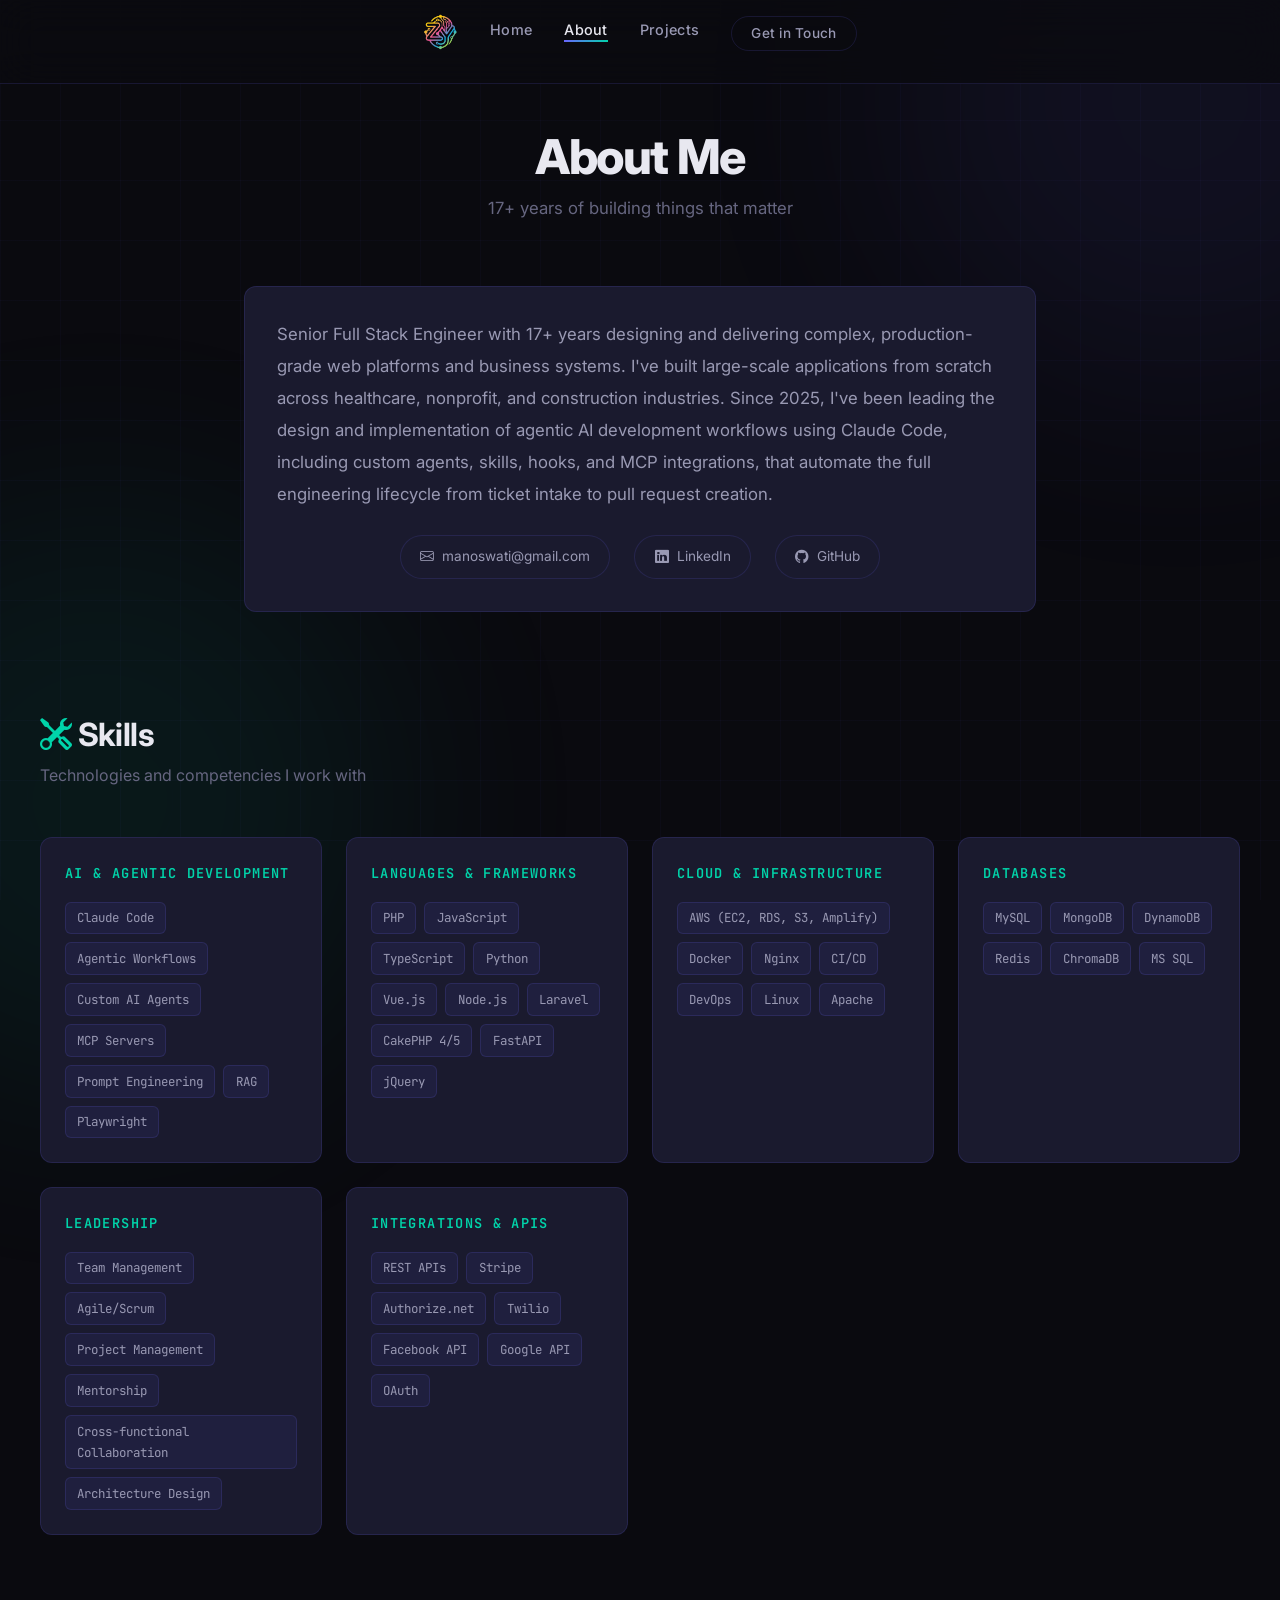
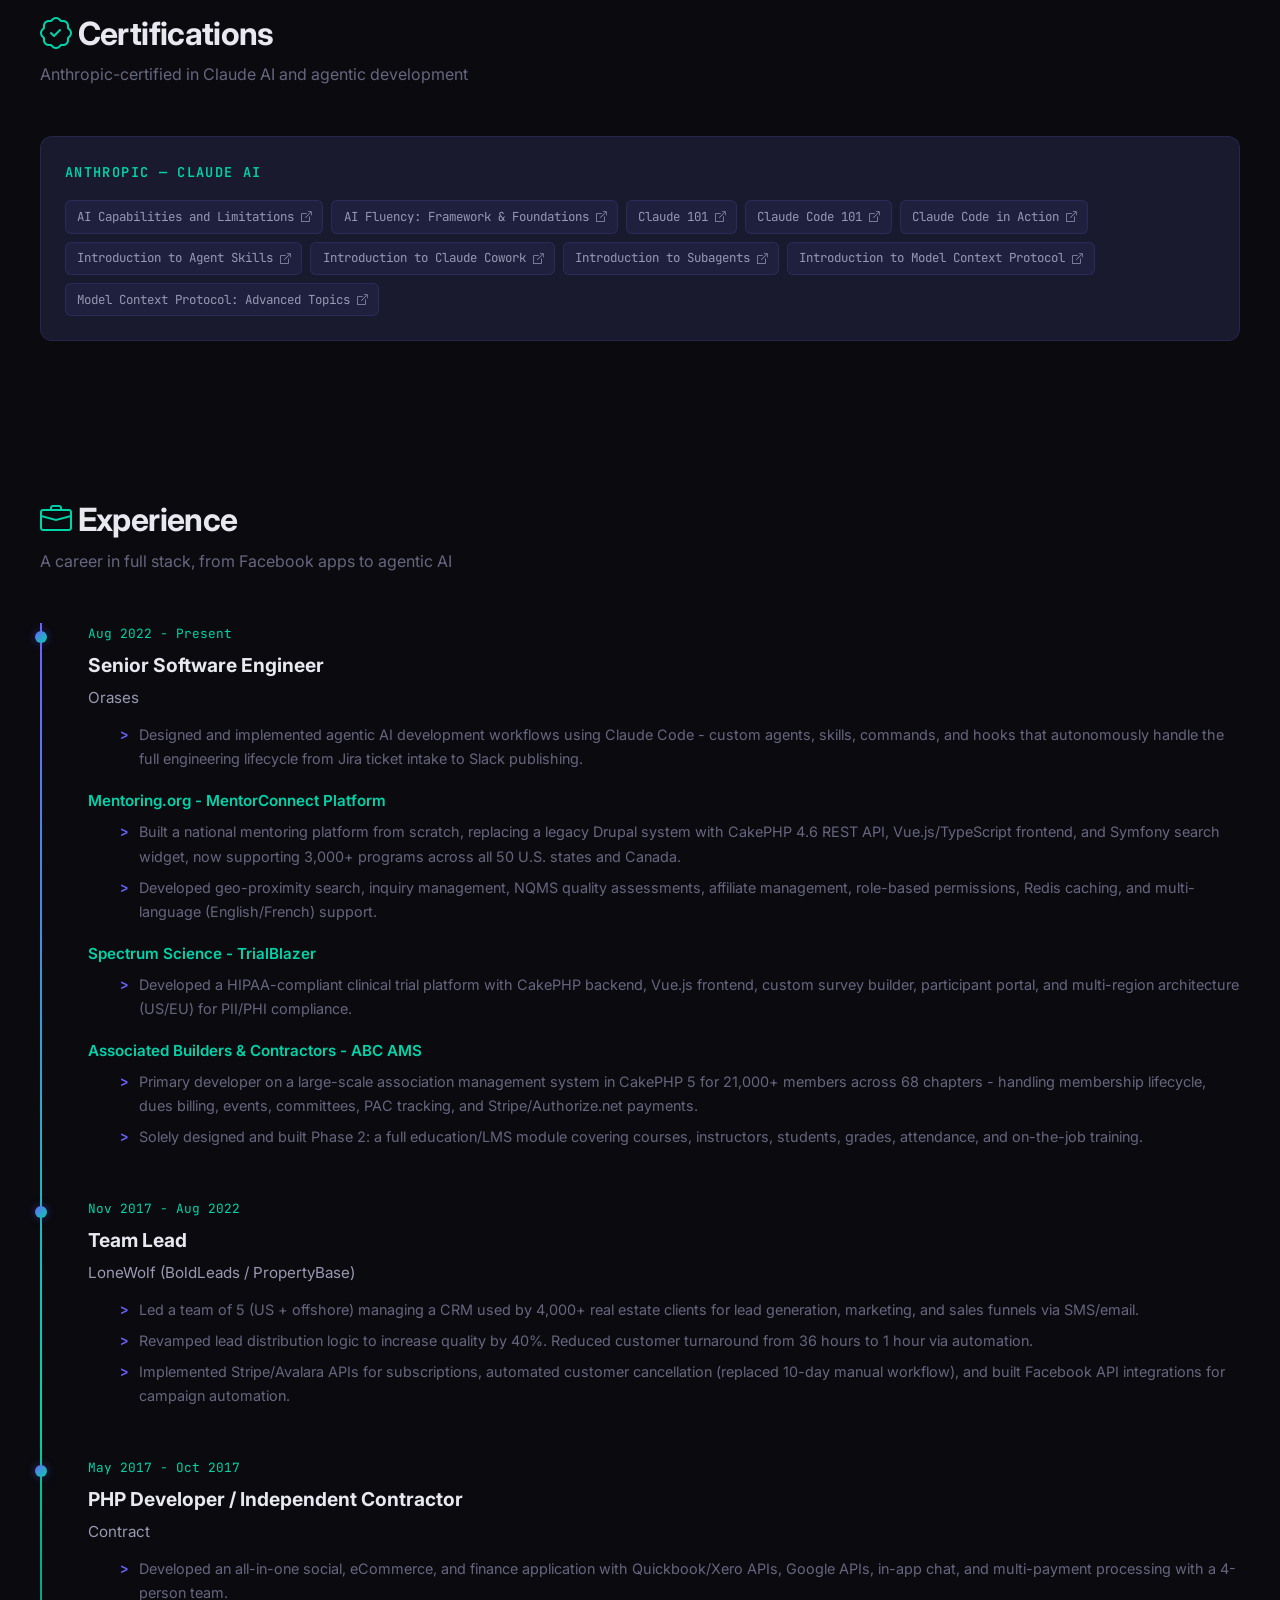
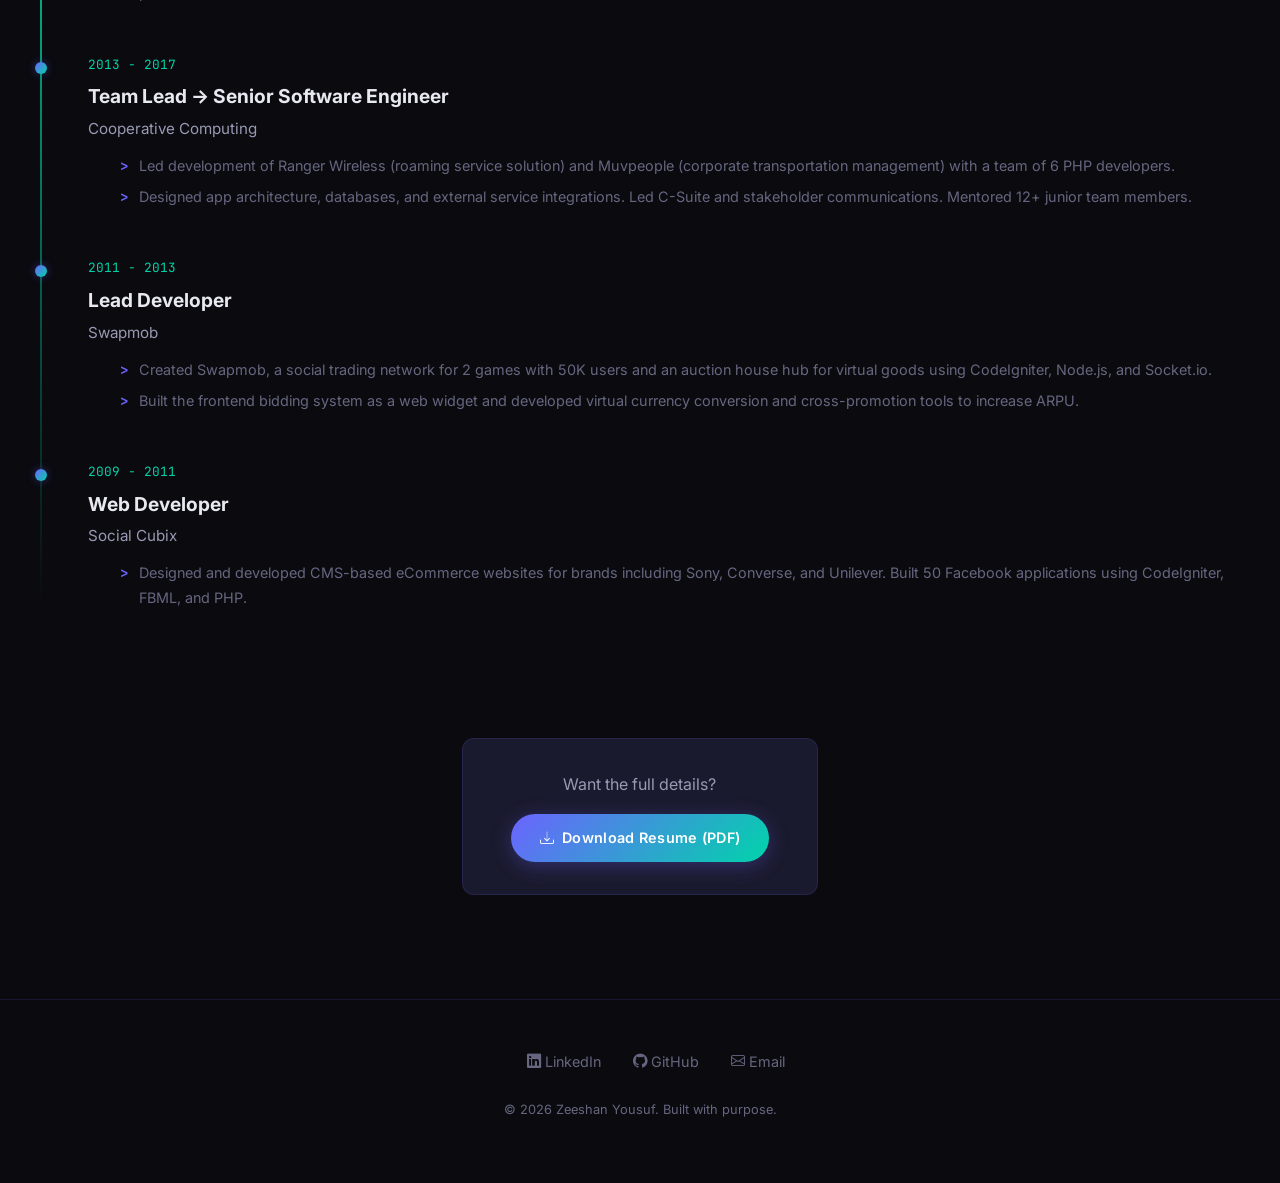
==== commit 776557bd: "Add verification links to certifications" ====
--- a/about.html
+++ b/about.html
@@ -173,6 +173,32 @@
     </div>
   </section>
 
+  <!-- Certifications -->
+  <section class="section" style="padding-top: 0;">
+    <div class="section-inner">
+      <h2 class="section-title fade-in"><i class="bi bi-patch-check" style="color: var(--accent-2);"></i> Certifications</h2>
+      <p class="section-subtitle fade-in">Anthropic-certified in Claude AI and agentic development</p>
+
+      <div class="skills-grid">
+        <div class="skill-category fade-in">
+          <div class="skill-category-title">Anthropic — Claude AI</div>
+          <div class="skill-tags">
+            <a href="https://verify.skilljar.com/c/55cd2pvhzqme" target="_blank" class="skill-tag-sm" style="text-decoration:none; cursor:pointer;">AI Capabilities and Limitations <i class="bi bi-box-arrow-up-right" style="font-size:0.65rem;"></i></a>
+            <a href="https://verify.skilljar.com/c/82k3gqdvpage" target="_blank" class="skill-tag-sm" style="text-decoration:none; cursor:pointer;">AI Fluency: Framework & Foundations <i class="bi bi-box-arrow-up-right" style="font-size:0.65rem;"></i></a>
+            <a href="https://verify.skilljar.com/c/cnu9odo2nwbo" target="_blank" class="skill-tag-sm" style="text-decoration:none; cursor:pointer;">Claude 101 <i class="bi bi-box-arrow-up-right" style="font-size:0.65rem;"></i></a>
+            <a href="https://verify.skilljar.com/c/m3tmjd3rupy8" target="_blank" class="skill-tag-sm" style="text-decoration:none; cursor:pointer;">Claude Code 101 <i class="bi bi-box-arrow-up-right" style="font-size:0.65rem;"></i></a>
+            <a href="https://verify.skilljar.com/c/d8w43v5vxqzg" target="_blank" class="skill-tag-sm" style="text-decoration:none; cursor:pointer;">Claude Code in Action <i class="bi bi-box-arrow-up-right" style="font-size:0.65rem;"></i></a>
+            <a href="https://verify.skilljar.com/c/hnwmmk3ovwit" target="_blank" class="skill-tag-sm" style="text-decoration:none; cursor:pointer;">Introduction to Agent Skills <i class="bi bi-box-arrow-up-right" style="font-size:0.65rem;"></i></a>
+            <a href="https://verify.skilljar.com/c/wr44y57xysqo" target="_blank" class="skill-tag-sm" style="text-decoration:none; cursor:pointer;">Introduction to Claude Cowork <i class="bi bi-box-arrow-up-right" style="font-size:0.65rem;"></i></a>
+            <a href="https://verify.skilljar.com/c/cuav5ae2yact" target="_blank" class="skill-tag-sm" style="text-decoration:none; cursor:pointer;">Introduction to Subagents <i class="bi bi-box-arrow-up-right" style="font-size:0.65rem;"></i></a>
+            <a href="https://verify.skilljar.com/c/bdsyb9asdkf7" target="_blank" class="skill-tag-sm" style="text-decoration:none; cursor:pointer;">Introduction to Model Context Protocol <i class="bi bi-box-arrow-up-right" style="font-size:0.65rem;"></i></a>
+            <a href="https://verify.skilljar.com/c/3jx788g79xiq" target="_blank" class="skill-tag-sm" style="text-decoration:none; cursor:pointer;">Model Context Protocol: Advanced Topics <i class="bi bi-box-arrow-up-right" style="font-size:0.65rem;"></i></a>
+          </div>
+        </div>
+      </div>
+    </div>
+  </section>
+
   <!-- Experience Timeline -->
   <section class="section">
     <div class="section-inner">
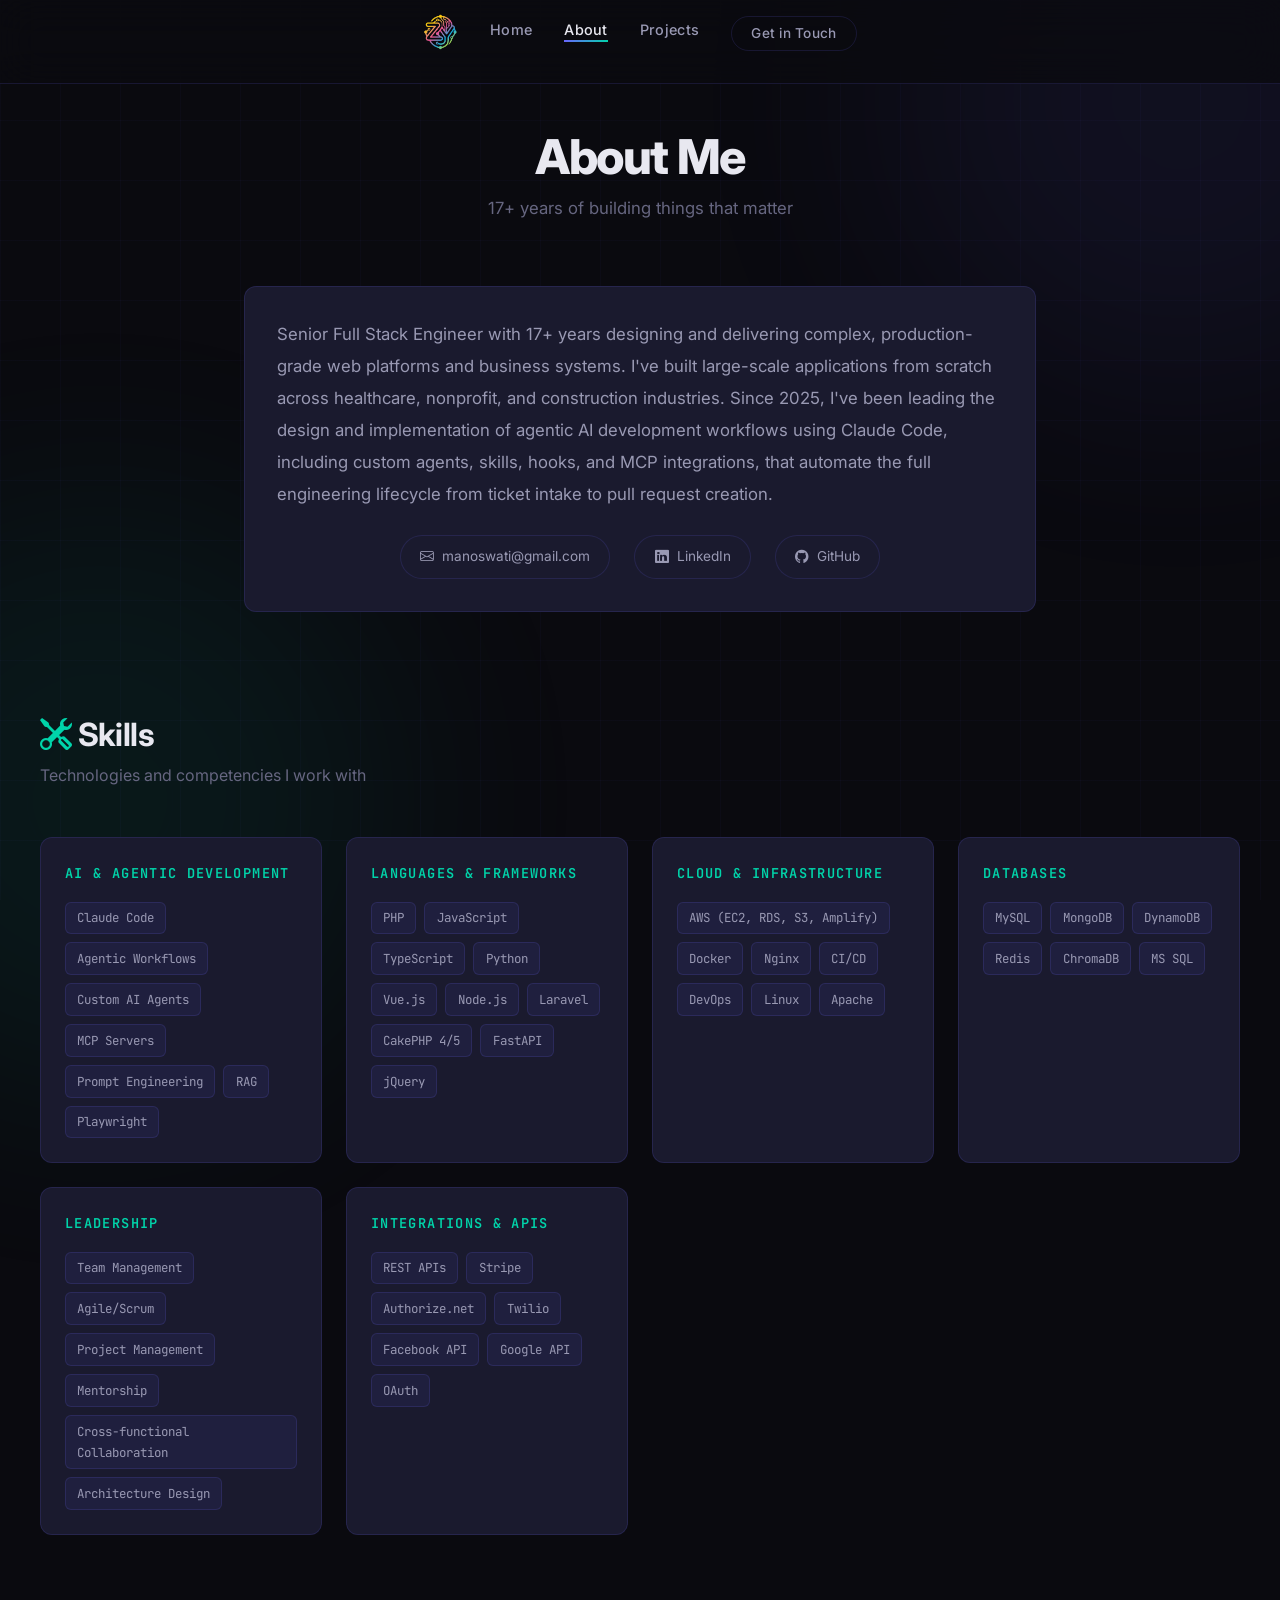
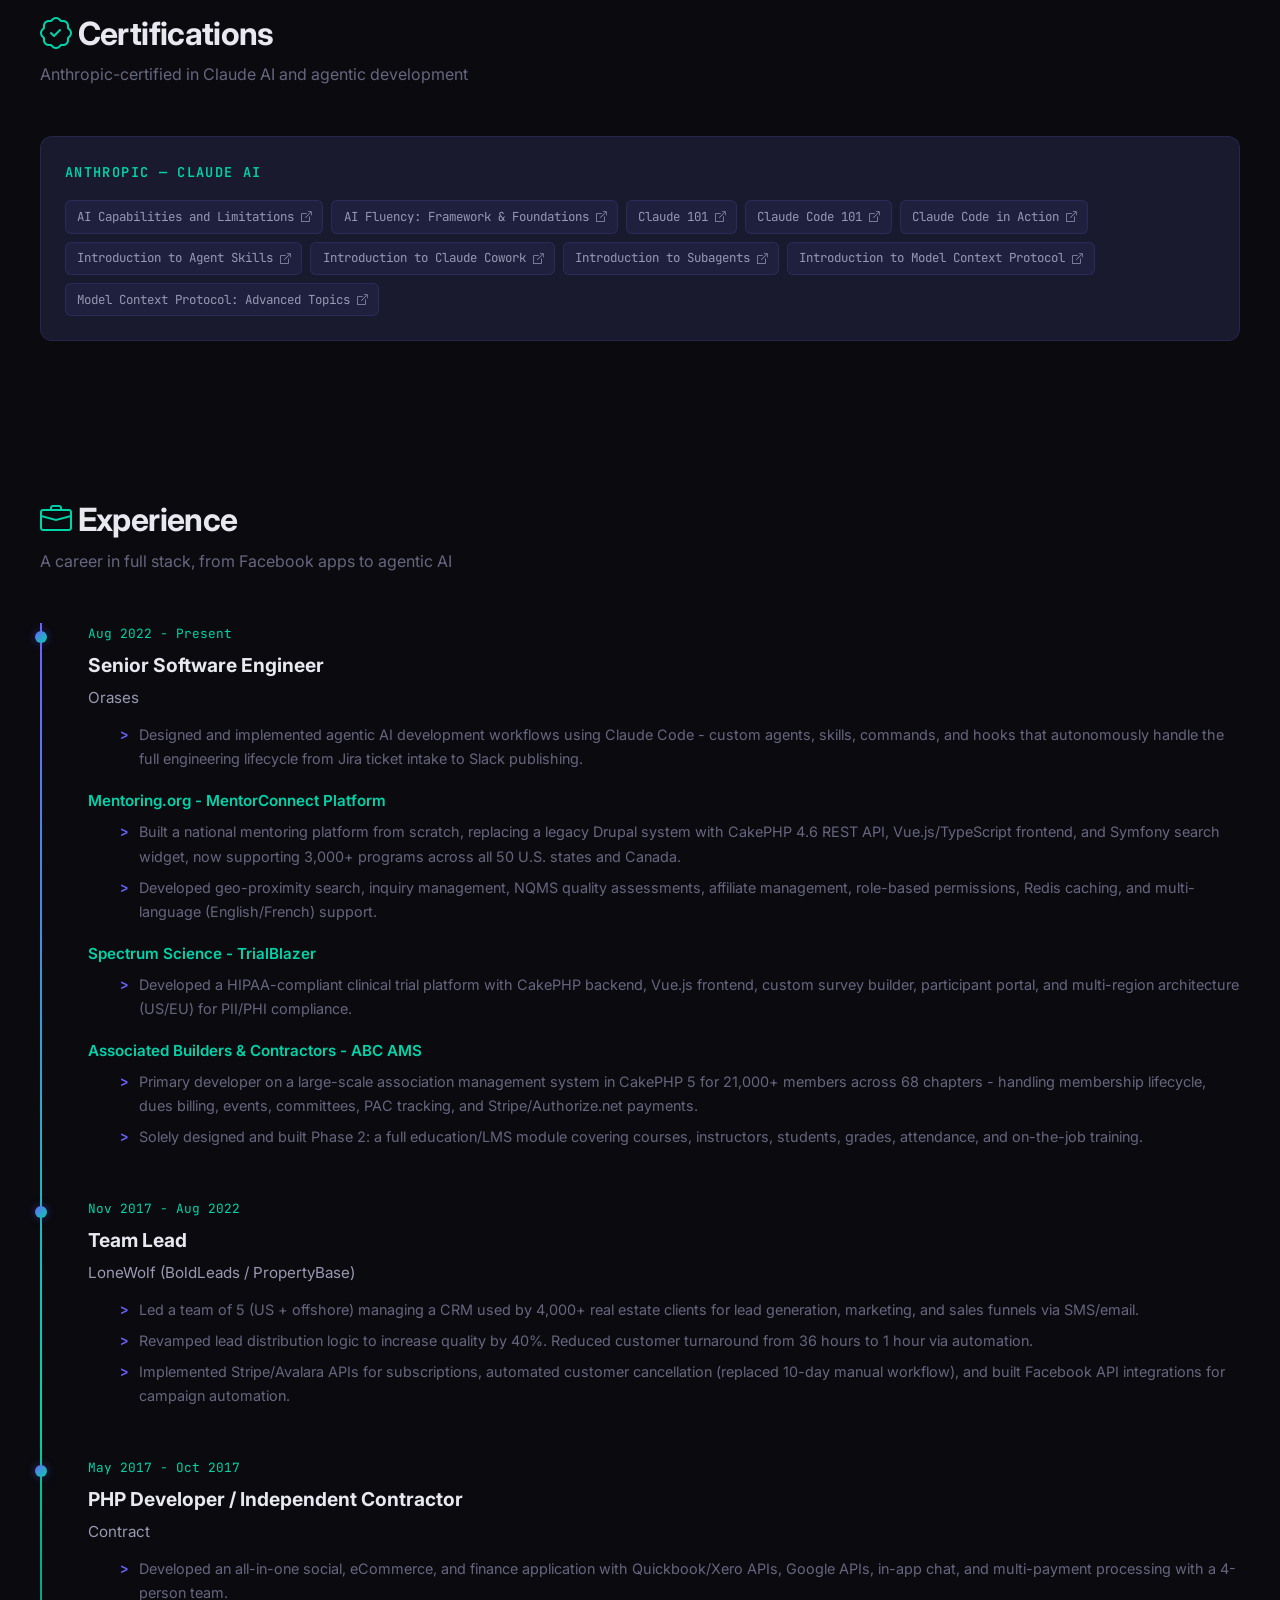
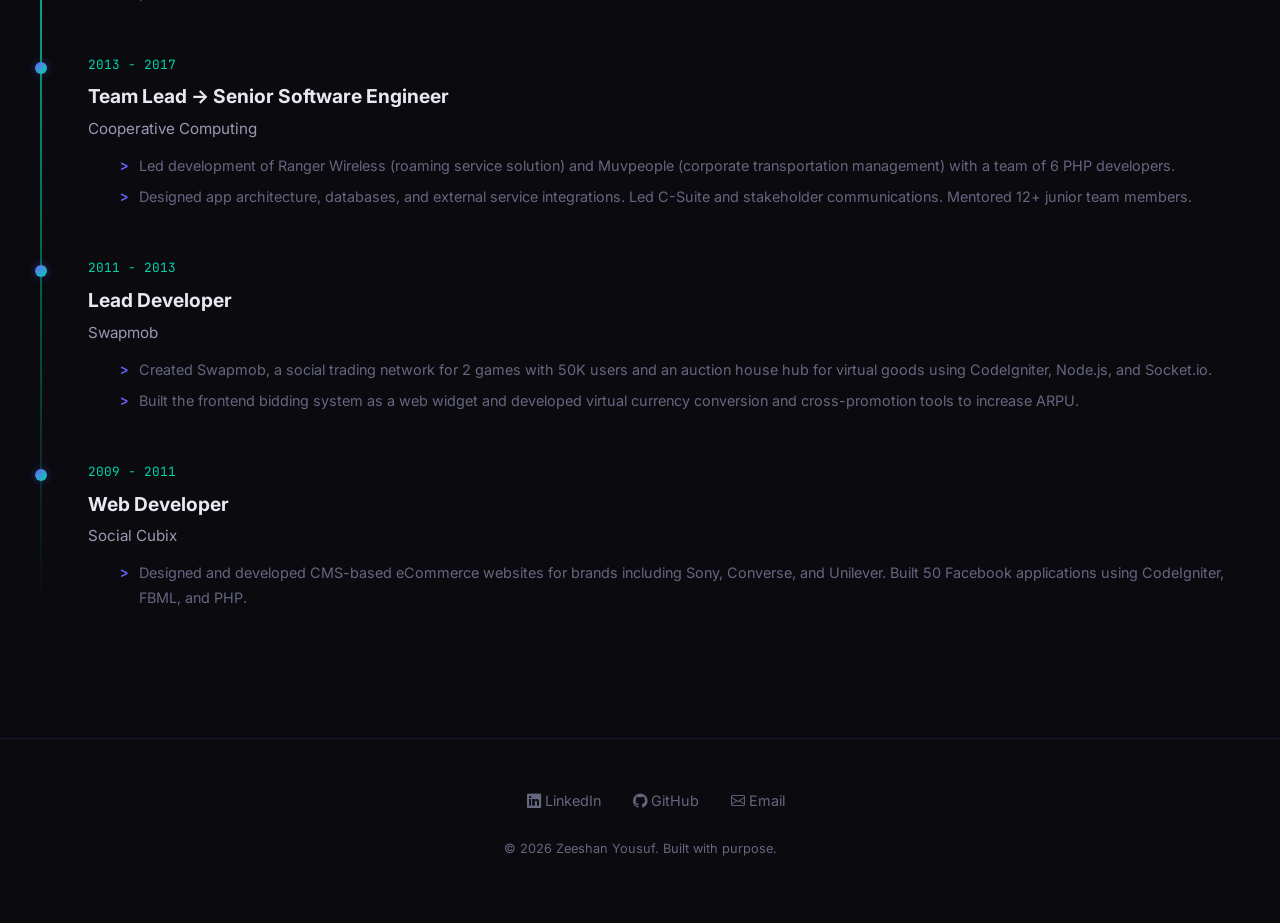
==== commit 6e1fb5f1: "remove link" ====
--- a/about.html
+++ b/about.html
@@ -311,16 +311,16 @@
   </section>
 
   <!-- Download Resume CTA -->
-  <section class="section" style="padding-top:0;">
+  <!--<section class="section" style="padding-top:0;">
     <div class="section-inner text-center">
       <div class="exp-card fade-in" style="display: inline-block; padding: 2rem 3rem;">
-        <p style="color: var(--text-secondary); margin-bottom: 1rem;">Want the full details?</p>
+        <p style="color: var(&#45;&#45;text-secondary); margin-bottom: 1rem;">Want the full details?</p>
         <a href="assets/Zeeshan-Yousuf-Resume.pdf" class="btn btn-primary" download>
           <i class="bi bi-download"></i> Download Resume (PDF)
         </a>
       </div>
     </div>
-  </section>
+  </section>-->
 
   <!-- Footer -->
   <footer class="footer">
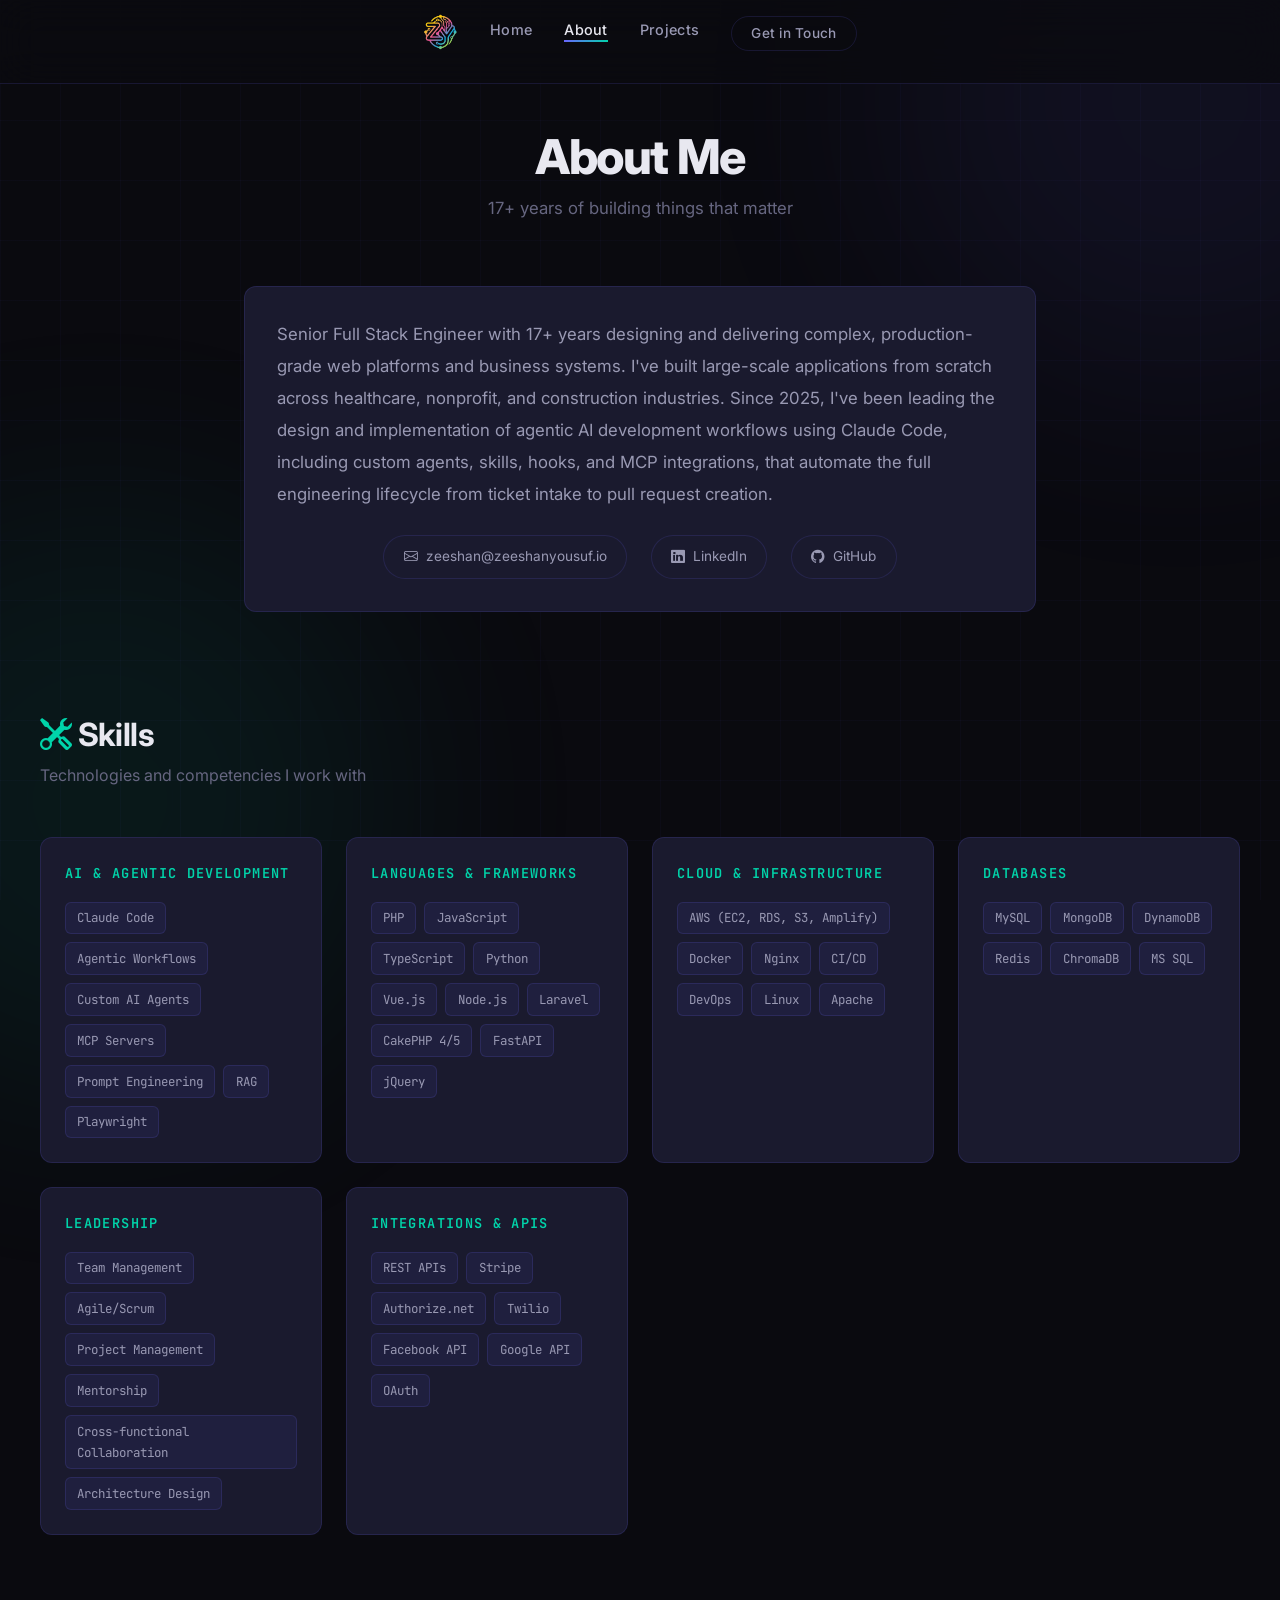
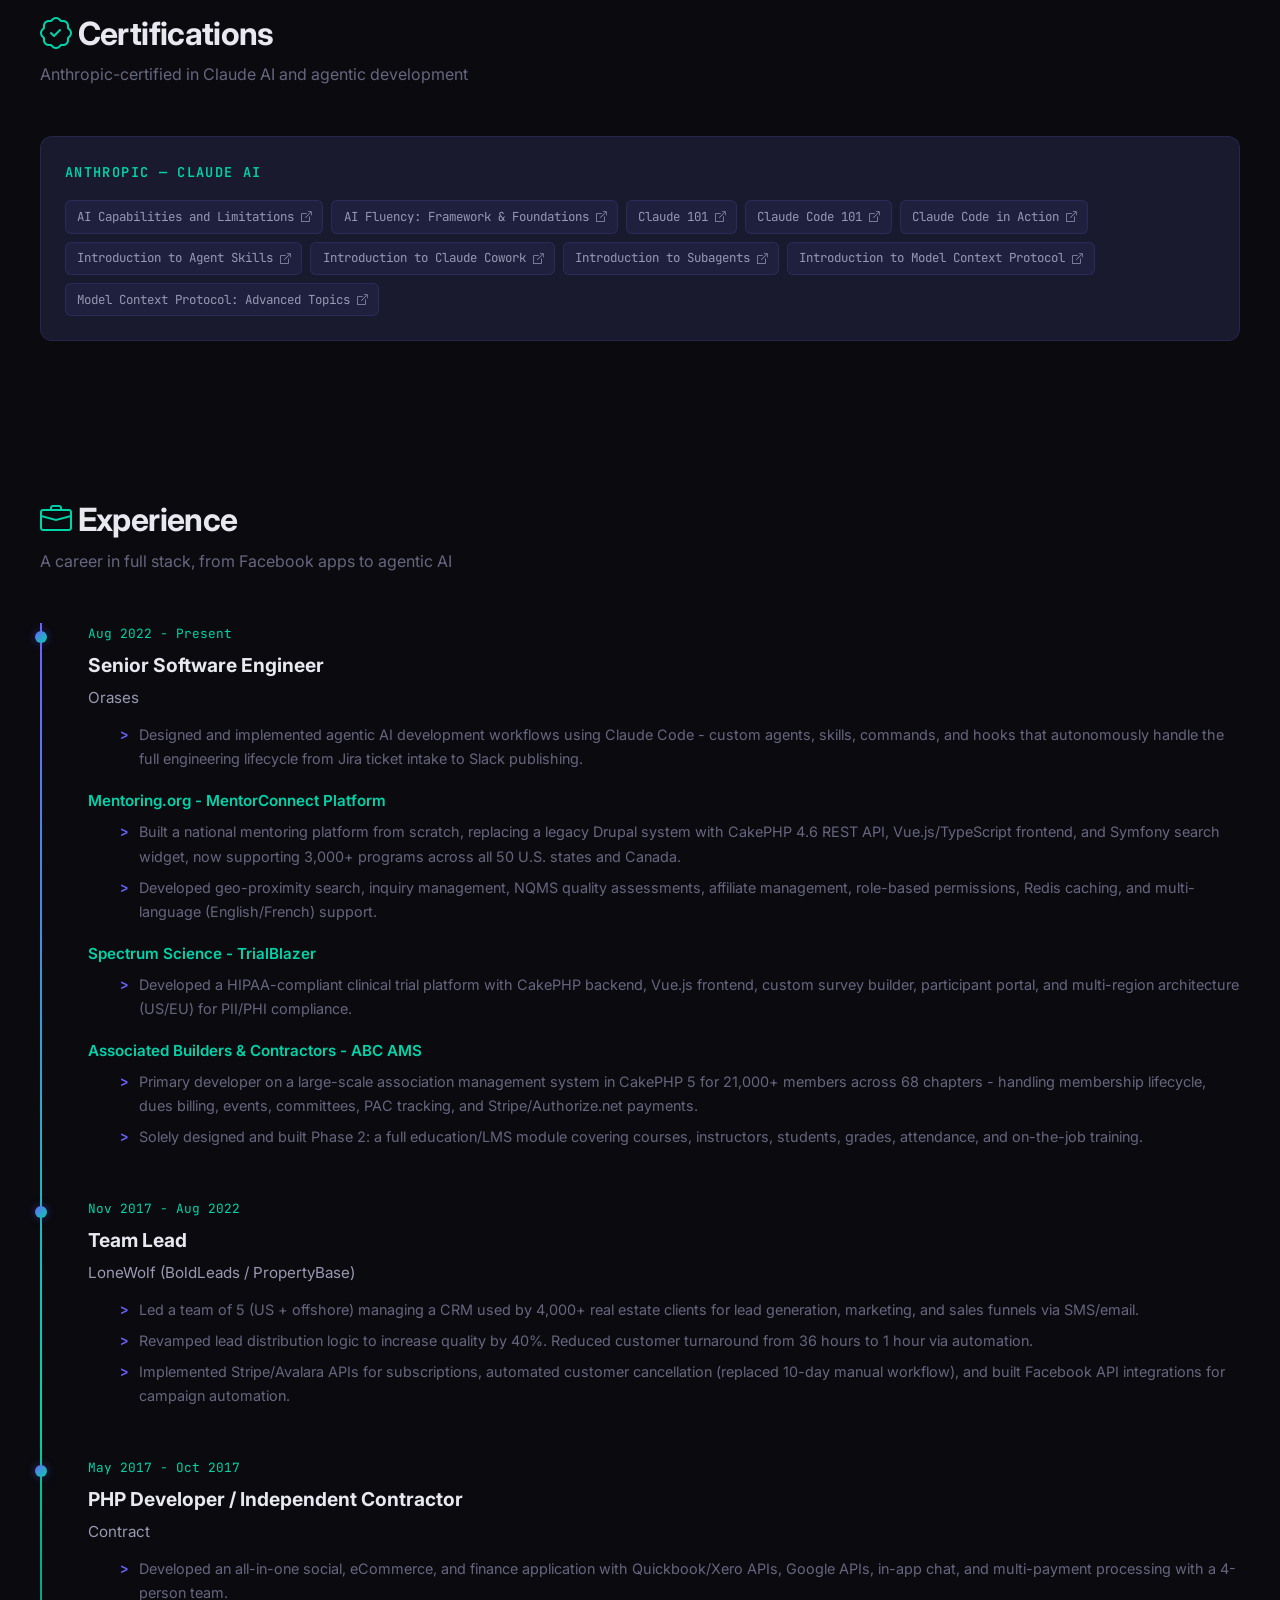
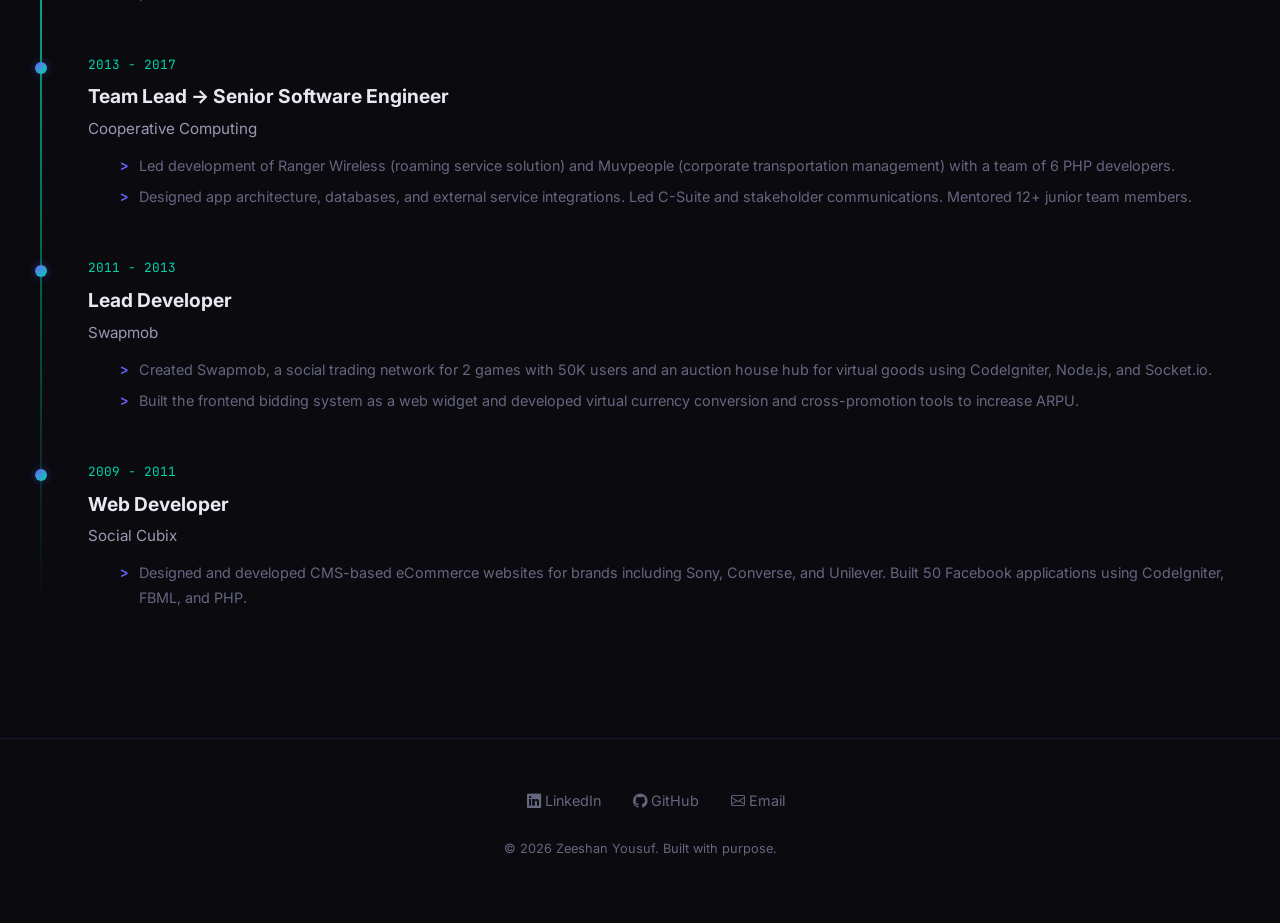
==== commit c509bbfd: "Update contact email to zeeshan@zeeshanyousuf.io" ====
--- a/about.html
+++ b/about.html
@@ -42,7 +42,7 @@
         <li><a href="index.html">Home</a></li>
         <li><a href="about.html" class="active">About</a></li>
         <li><a href="projects.html">Projects</a></li>
-        <li><a href="mailto:manoswati@gmail.com" class="btn btn-outline" style="padding: 0.4rem 1.2rem; font-size: 0.85rem;">Get in Touch</a></li>
+        <li><a href="mailto:zeeshan@zeeshanyousuf.io" class="btn btn-outline" style="padding: 0.4rem 1.2rem; font-size: 0.85rem;">Get in Touch</a></li>
       </ul>
     </div>
   </nav>
@@ -68,8 +68,8 @@
               from ticket intake to pull request creation.
             </p>
             <div class="contact-links" style="margin-top: 1.5rem;">
-              <a href="mailto:manoswati@gmail.com" class="contact-link">
-                <i class="bi bi-envelope"></i> manoswati@gmail.com
+              <a href="mailto:zeeshan@zeeshanyousuf.io" class="contact-link">
+                <i class="bi bi-envelope"></i> zeeshan@zeeshanyousuf.io
               </a>
               <a href="https://linkedin.com/in/zeeshanyousuf" target="_blank" class="contact-link">
                 <i class="bi bi-linkedin"></i> LinkedIn
@@ -328,7 +328,7 @@
       <ul class="footer-links">
         <li><a href="https://linkedin.com/in/zeeshanyousuf" target="_blank"><i class="bi bi-linkedin"></i> LinkedIn</a></li>
         <li><a href="https://github.com/ZeeshanYousuf" target="_blank"><i class="bi bi-github"></i> GitHub</a></li>
-        <li><a href="mailto:manoswati@gmail.com"><i class="bi bi-envelope"></i> Email</a></li>
+        <li><a href="mailto:zeeshan@zeeshanyousuf.io"><i class="bi bi-envelope"></i> Email</a></li>
       </ul>
       <p class="footer-copy">&copy; 2026 Zeeshan Yousuf. Built with purpose.</p>
     </div>
